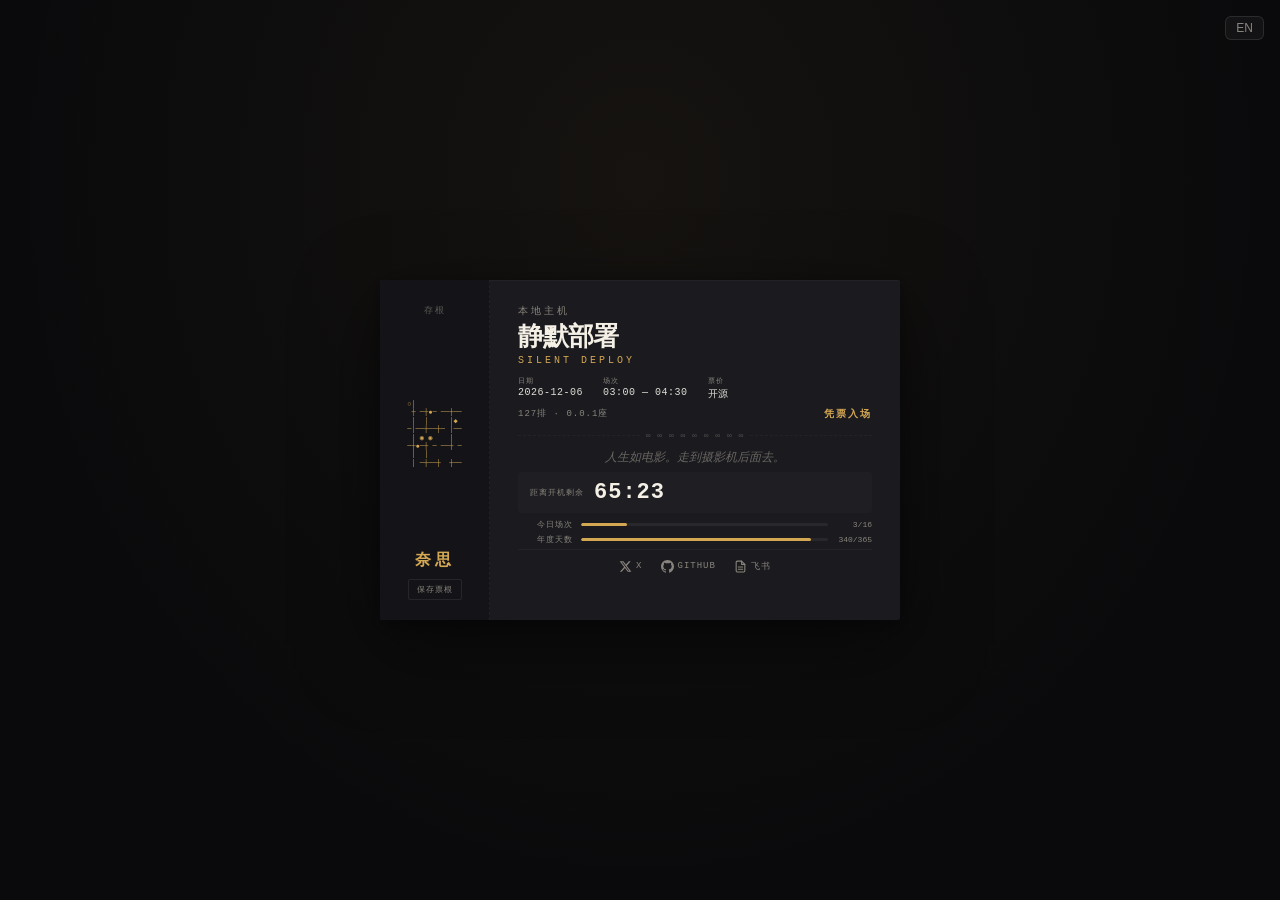
==== src/index.html @ 32d14c05 "feat: 完善网站SEO优化与中英文内容增强 - 添加SEO meta标签：描述、关键词、作者信息 - 实现SVG favicon（闪电图标） - 优化所有编程session的中英文描述 - 更新s" ====
<!DOCTYPE html>
<html lang="zh">
<head>
<meta charset="UTF-8">
<meta name="viewport" content="width=device-width, initial-scale=1.0">
<title>nice — 编程即艺术</title>
<meta name="description" content="一个将编程生活比作电影票的个人主页，每90分钟一场新的人生编程 session，用代码书写时光的诗篇">
<meta name="keywords" content="个人主页,编程,电影票,时间可视化,开发者,创意展示">
<meta name="author" content="奈思">
<link rel="icon" href="data:image/svg+xml,<svg xmlns='http://www.w3.org/2000/svg' viewBox='0 0 100 100'><text y='.9em' font-size='90'>⚡</text></svg>">
<style>
:root {
  --bg: #0a0a0c;
  --ticket-bg: #1a1a1f;
  --ticket-stub: #141418;
  --text: #e0ddd5;
  --text-dim: #8a857c;
  --text-bright: #f5f0e6;
  --accent: #d4a853;
  --accent-dim: #8b6914;
  --red: #c0392b;
  --divider: rgba(212,168,83,0.18);
  --perf: rgba(255,255,255,0.06);
  --progress-bg: rgba(255,255,255,0.06);
  --progress-fill: #d4a853;
  --font-ticket: 'SF Mono','Menlo','Monaco','Courier New',monospace;
  --font-ui: -apple-system,BlinkMacSystemFont,'SF Pro Display','Helvetica Neue',sans-serif;
}
*,*::before,*::after{box-sizing:border-box;margin:0;padding:0}
body {
  min-height:100vh; min-height:100dvh;
  display:flex; align-items:center; justify-content:center;
  background:var(--bg);
  background-image: radial-gradient(ellipse at 50% 20%, rgba(212,168,83,0.06) 0%, transparent 70%);
  font-family:var(--font-ui);
  -webkit-font-smoothing:antialiased;
  overflow-x:hidden;
  padding:12px;
}
.lang-toggle {
  position:fixed; top:16px; right:16px; z-index:10;
  background:rgba(255,255,255,0.04); border:1px solid rgba(255,255,255,0.1);
  color:var(--text-dim); border-radius:6px; padding:4px 10px;
  font-size:12px; cursor:pointer; font-family:var(--font-ui);
  transition:all .2s;
}
.lang-toggle:hover { color:var(--text); border-color:rgba(255,255,255,0.2); }
.ticket-wrapper { perspective:800px; width:100%; max-width:520px; }
.ticket {
  position:relative; background:var(--ticket-bg); border-radius:2px;
  display:flex; min-height:340px;
  box-shadow: 0 24px 80px rgba(0,0,0,0.5), 0 4px 16px rgba(0,0,0,0.3), inset 0 1px 0 rgba(255,255,255,0.03);
  overflow:hidden; transition: transform .35s cubic-bezier(.25,.1,.25,1), box-shadow .35s cubic-bezier(.25,.1,.25,1);
  will-change:transform; contain:layout style;
}
.ticket:hover { transform:translateY(-2px); box-shadow: 0 28px 90px rgba(0,0,0,0.55), 0 6px 20px rgba(0,0,0,0.35), inset 0 1px 0 rgba(255,255,255,0.04); }
.stub {
  width:110px; min-width:110px; background:var(--ticket-stub);
  display:flex; flex-direction:column; align-items:center;
  padding:24px 10px 20px; border-right:1px dashed var(--perf); position:relative; gap:8px;
}
.stub-label {
  font-family:var(--font-ticket); font-size:9px; color:var(--text-dim);
  text-transform:uppercase; letter-spacing:2px; opacity:0.6;
}
.stub-avatar {
  font-family:var(--font-ticket); font-size:7px; line-height:1.2;
  color:var(--accent); white-space:pre; text-align:center;
  user-select:none; flex:1; display:flex; align-items:center;
  justify-content:center; min-height:80px;
}
.stub-initials {
  font-family:var(--font-ticket); font-size:16px; font-weight:700;
  color:var(--accent); letter-spacing:4px; margin-top:auto;
}
.stub-save {
  font-family:var(--font-ticket); font-size:8px; color:var(--text-dim);
  cursor:pointer; padding:4px 8px; border:1px solid rgba(255,255,255,0.08);
  border-radius:2px; transition:all .2s; text-transform:uppercase;
  letter-spacing:1px; background:transparent;
}
.stub-save:hover { color:var(--accent); border-color:var(--accent-dim); }
.body { flex:1; display:flex; flex-direction:column; padding:24px 28px 0; min-width:0; }
.body-header { margin-bottom:10px; }
.cinema {
  font-family:var(--font-ticket); font-size:10px; color:var(--text-dim);
  letter-spacing:3px; text-transform:uppercase; margin-bottom:6px;
}
.film-title {
  font-family:var(--font-ticket); font-size:26px; font-weight:700;
  color:var(--text-bright); letter-spacing:-1px; line-height:1.1;
  text-transform:uppercase;
}
.film-subtitle {
  font-family:var(--font-ticket); font-size:10px; color:var(--accent);
  letter-spacing:3px; text-transform:uppercase; margin-top:2px;
}
.meta { display:flex; gap:20px; margin-bottom:6px; font-family:var(--font-ticket); }
.meta-item { display:flex; flex-direction:column; gap:1px; }
.meta-label { font-size:7px; color:var(--text-dim); text-transform:uppercase; letter-spacing:1px; }
.meta-value { font-size:10px; color:var(--text); letter-spacing:0.5px; }
.ticket-footer-row { display:flex; justify-content:space-between; align-items:center; }
.seat { font-family:var(--font-ticket); font-size:9px; color:var(--text-dim); letter-spacing:1px; }
.admit { font-family:var(--font-ticket); font-size:10px; color:var(--accent); text-transform:uppercase; letter-spacing:2px; font-weight:700; }
.tear-line {
  display:flex; align-items:center; gap:6px; margin:10px 0 8px;
  color:var(--text-dim); font-family:var(--font-ticket); font-size:8px;
  letter-spacing:1px; opacity:.5;
}
.tear-line::before,.tear-line::after { content:''; flex:1; height:0; border-top:1px dashed rgba(255,255,255,0.08); }
.slogan {
  font-family:var(--font-ui); font-size:12px; color:var(--text-dim);
  font-style:italic; text-align:center; line-height:1.5;
  margin-bottom:6px; opacity:.7;
}
.countdown-row {
  display:flex; align-items:center; gap:10px;
  margin-bottom:6px; padding:8px 12px;
  background:rgba(255,255,255,0.02); border-radius:4px;
}
.countdown-label {
  font-family:var(--font-ticket); font-size:8px; color:var(--text-dim);
  text-transform:uppercase; letter-spacing:1px; white-space:nowrap;
}
.countdown-value {
  font-family:var(--font-ticket); font-size:22px; font-weight:700;
  color:var(--text-bright); letter-spacing:1px; transition:color .3s;
}
.countdown-value.urgent { color:var(--red); animation:pulse .6s ease-in-out infinite; }
@keyframes pulse { 0%,100%{opacity:1} 50%{opacity:.4} }
.progress-group { display:flex; flex-direction:column; gap:4px; margin-bottom:4px; }
.progress-row { display:flex; align-items:center; gap:8px; }
.progress-label {
  font-family:var(--font-ticket); font-size:8px; color:var(--text-dim);
  width:55px; text-align:right; text-transform:uppercase; letter-spacing:1px;
  white-space:nowrap;
}
.progress-bar { flex:1; height:3px; background:var(--progress-bg); border-radius:2px; overflow:hidden; }
.progress-fill { height:100%; background:var(--progress-fill); border-radius:2px; transition:width .5s ease; }
.progress-pct {
  font-family:var(--font-ticket); font-size:8px; color:var(--text-dim);
  width:36px; text-align:right;
}
.social-row {
  display:flex; justify-content:center; gap:18px;
  padding:10px 0 14px; border-top:1px solid rgba(255,255,255,0.04);
}
.social-row a {
  display:inline-flex; align-items:center; gap:4px;
  color:var(--text-dim); text-decoration:none;
  font-family:var(--font-ticket); font-size:9px; letter-spacing:1px;
  text-transform:uppercase; transition:color .2s;
}
.social-row a:hover { color:var(--accent); }
.social-row svg { width:13px; height:13px; }
@keyframes tearOut {
  0% { transform:translateX(0); opacity:1; }
  50% { transform:translateX(-20px); opacity:.5; }
  100% { transform:translateX(-120px); opacity:0; }
}
@keyframes tearIn {
  0% { transform:translateX(30px); opacity:0; }
  100% { transform:translateX(0); opacity:1; }
}
.tearing .ticket { animation:tearOut .5s ease-in forwards; }
.ticket.fresh { animation:tearIn .5s ease-out; }
.toast {
  position:fixed; bottom:24px; left:50%; transform:translateX(-50%);
  background:var(--ticket-bg); color:var(--accent);
  padding:8px 20px; border-radius:4px; font-family:var(--font-ticket);
  font-size:11px; letter-spacing:1px; z-index:20;
  border:1px solid rgba(212,168,83,0.2);
  opacity:0; transition:opacity .3s; pointer-events:none;
}
.toast.show { opacity:1; }

@media (max-width:500px) {
  .ticket { flex-direction:column; }
  .stub {
    width:100%; min-width:0; flex-direction:row; padding:12px 16px;
    border-right:none; border-bottom:1px dashed var(--perf); gap:12px;
  }
  .stub-avatar { min-height:0; font-size:6px; }
  .stub-initials { margin-top:0; }
  .stub-label { display:none; }
  .body { padding:16px 18px 0; }
  .film-title { font-size:22px; }
  .meta { gap:12px; }
  .meta-value { font-size:9px; }
  .countdown-value { font-size:18px; }
  .progress-label { width:42px; }
  .social-row { gap:12px; }
}
</style>
</head>
<body>

<button class="lang-toggle" id="langToggle" title="Switch language">EN</button>

<div class="ticket-wrapper">
  <div class="ticket" id="ticket">
    <div class="stub">
      <div class="stub-label" id="stubLabel"></div>
      <div class="stub-avatar" id="avatar"></div>
      <div class="stub-initials">奈思</div>
      <button class="stub-save" id="saveBtn"></button>
    </div>
    <div class="body">
      <div class="body-header">
        <div class="cinema" id="cinema"></div>
        <div class="film-title" id="filmTitle"></div>
        <div class="film-subtitle" id="filmSubtitle"></div>
      </div>
      <div class="meta">
        <div class="meta-item">
          <span class="meta-label" id="labelDate"></span>
          <span class="meta-value" id="metaDate"></span>
        </div>
        <div class="meta-item">
          <span class="meta-label" id="labelShowtime"></span>
          <span class="meta-value" id="metaShowtime"></span>
        </div>
        <div class="meta-item">
          <span class="meta-label" id="labelPrice"></span>
          <span class="meta-value" id="metaPrice"></span>
        </div>
      </div>
      <div class="ticket-footer-row">
        <span class="seat" id="seat"></span>
        <span class="admit" id="admit"></span>
      </div>
      <div class="tear-line">∞ ∞ ∞ ∞ ∞ ∞ ∞ ∞ ∞</div>
      <div class="slogan" id="slogan"></div>
      <div class="countdown-row">
        <span class="countdown-label" id="countdownLabel"></span>
        <span class="countdown-value" id="countdown">89:59</span>
      </div>
      <div class="progress-group">
        <div class="progress-row">
          <span class="progress-label" id="labelToday"></span>
          <div class="progress-bar"><div class="progress-fill" id="todayFill"></div></div>
          <span class="progress-pct" id="todayPct"></span>
        </div>
        <div class="progress-row">
          <span class="progress-label" id="labelYear"></span>
          <div class="progress-bar"><div class="progress-fill" id="yearFill"></div></div>
          <span class="progress-pct" id="yearPct"></span>
        </div>
      </div>
      <div class="social-row">
        <a href="https://x.com/Myrfather" target="_blank" rel="noopener">
          <svg viewBox="0 0 24 24" fill="currentColor"><path d="M18.244 2.25h3.308l-7.227 8.26 8.502 11.24H16.17l-5.214-6.817L4.99 21.75H1.68l7.73-8.835L1.254 2.25H8.08l4.713 6.231zm-1.161 17.52h1.833L7.084 4.126H5.117z"/></svg>
          X
        </a>
        <a href="https://github.com/dadnotfound" target="_blank" rel="noopener">
          <svg viewBox="0 0 24 24" fill="currentColor"><path d="M12 0C5.374 0 0 5.373 0 12c0 5.302 3.438 9.8 8.207 11.387.599.111.793-.261.793-.577v-2.234c-3.338.726-4.033-1.416-4.033-1.416-.546-1.387-1.333-1.756-1.333-1.756-1.089-.745.083-.729.083-.729 1.205.084 1.839 1.237 1.839 1.237 1.07 1.834 2.807 1.304 3.492.997.107-.775.418-1.305.762-1.604-2.665-.305-5.467-1.334-5.467-5.931 0-1.311.469-2.381 1.236-3.221-.124-.303-.535-1.524.117-3.176 0 0 1.008-.322 3.301 1.23A11.509 11.509 0 0112 5.803c1.02.005 2.047.138 3.006.404 2.291-1.552 3.297-1.23 3.297-1.23.653 1.653.242 2.874.118 3.176.77.84 1.235 1.911 1.235 3.221 0 4.609-2.807 5.624-5.479 5.921.43.372.823 1.102.823 2.222v3.293c0 .319.192.694.801.576C20.566 21.797 24 17.3 24 12c0-6.627-5.373-12-12-12z"/></svg>
          GitHub
        </a>
        <a href="https://codecave.feishu.cn/drive/folder/CkvWf3Q8Il75RGdhdBUc70AtncQ?from=from_copylink" target="_blank" rel="noopener">
          <svg viewBox="0 0 24 24" fill="none" stroke="currentColor" stroke-width="2" stroke-linecap="round" stroke-linejoin="round"><path d="M14 2H6a2 2 0 0 0-2 2v16a2 2 0 0 0 2 2h12a2 2 0 0 0 2-2V8z"/><polyline points="14 2 14 8 20 8"/><line x1="16" y1="13" x2="8" y2="13"/><line x1="16" y1="17" x2="8" y2="17"/></svg>
          <span id="socialFeishu"></span>
        </a>
      </div>
    </div>
  </div>
</div>

<div class="toast" id="toast"></div>

<script>
(function(){
'use strict';

/* ═══════════════════════════
   i18n — complete dictionary
   ═══════════════════════════ */
var lang = localStorage.getItem('lang') || 'zh';

var DICT = {
  zh: {
    cinema: '本地主机',
    stub: '存根',
    save: '保存票根',
    date: '日期',
    showtime: '场次',
    price: '票价',
    priceVal: '开源',
    seat: '127排 · 0.0.1座',
    admit: '凭票入场',
    countdown: '距离开机剩余',
    today: '今日场次',
    year: '年度天数',
    slogan: '人生如电影。走到摄影机后面去。',
    saved: '票根已保存 ✓',
    feishu: '飞书',
    sessions: [
      {name:'深夜编译', sub:'MIDNIGHT COMPILE', desc:'夜深人静时，与编译器对话，让代码在寂静中生长'},
      {name:'调试梦境', sub:'DREAM DEBUG', desc:'潜入代码的梦境世界，捕捉那些只在黑暗中显现的bug'},
      {name:'静默部署', sub:'SILENT DEPLOY', desc:'在无人注视的角落，见证系统优雅蜕变'},
      {name:'黎明补丁', sub:'DAWN PATCH', desc:'破晓时分，用补丁缝合昨夜的裂痕'},
      {name:'清晨迭代', sub:'MORNING ITER', desc:'朝阳初升，为新的一天写下更好的代码'},
      {name:'架构早餐', sub:'BREAKFAST ARCH', desc:'用架构师的思维，为想象力构筑坚实骨架'},
      {name:'全栈日场', sub:'FULL STACK', desc:'日正当午，挥洒全栈才能，构建完整世界'},
      {name:'重构午时', sub:'NOON REFACTOR', desc:'午间时分，用重构让代码更优雅'},
      {name:'午间休场', sub:'LUNCH BREAK', desc:'暂停编译器，给思维片刻喘息'},
      {name:'午后构建', sub:'AFTERNOON BUILD', desc:'午后阳光正好，将想法砌成现实'},
      {name:'日落提交', sub:'SUNSET COMMIT', desc:'夕阳西下，为今日代码画上句号'},
      {name:'黄昏审查', sub:'EVENING REVIEW', desc:'黄昏时分，用审视的眼光，为代码把关'},
      {name:'黄金时段', sub:'GOLDEN HOUR', desc:'黄金一小时，创造最耀眼的代码诗篇'},
      {name:'夜间轮值', sub:'NIGHT SHIFT', desc:'守夜人的职责，确保系统在黑暗中安然'},
      {name:'深夜运维', sub:'LATE NIGHT OPS', desc:'深夜时分，运维是最后的守护者'},
      {name:'末次编译', sub:'LAST COMPILE', desc:'当最后一行代码编译完成，准备明天的黎明'}
    ]
  },
  en: {
    cinema: 'LOCALHOST',
    stub: 'STUB',
    save: 'SAVE TICKET',
    date: 'DATE',
    showtime: 'SHOW',
    price: 'PRICE',
    priceVal: 'OPEN SOURCE',
    seat: 'ROW 127 · SEAT 0.0.1',
    admit: 'ADMIT ONE',
    countdown: 'Until roll',
    today: 'REEL',
    year: 'DAYS',
    slogan: 'Life unfolds like a film. Step behind the camera.',
    saved: 'Ticket saved  ✓',
    feishu: 'Feishu',
    sessions: [
      {name:'MIDNIGHT COMPILE', sub:'深夜编译', desc:'When the world sleeps, compilers whisper, creating life from logic'},
      {name:'DREAM DEBUG', sub:'调试梦境', desc:'Entering the dream realm of code, catching bugs only visible in darkness'},
      {name:'SILENT DEPLOY', sub:'静默部署', desc:'In the shadows, watch systems transform with graceful precision'},
      {name:'DAWN PATCH', sub:'黎明补丁', desc:'At dawn, weave patches to mend the night\'s fractures'},
      {name:'MORNING ITER', sub:'清晨迭代', desc:'Morning sun rises, writing better code for a new day'},
      {name:'BREAKFAST ARCH', sub:'架构早餐', desc:'Architectural thinking, building strong bones for imagination'},
      {name:'FULL STACK', sub:'全栈日场', desc:'High noon, wielding full-stack powers to build complete worlds'},
      {name:'NOON REFACTOR', sub:'重构午时', desc:'Midday, refactoring code with elegant simplicity'},
      {name:'LUNCH BREAK', sub:'午间休场', desc:'Pause the compiler, let the mind breathe'},
      {name:'AFTERNOON BUILD', sub:'午后构建', desc:'Afternoon sun glows, turning ideas into reality'},
      {name:'SUNSET COMMIT', sub:'日落提交', desc:'Sunset paints the sky, code for today finds its rest'},
      {name:'EVENING REVIEW', desc:'黄昏审查', desc:'Dawn breaks, scrutinize every line with critical eye'},
      {name:'GOLDEN HOUR', sub:'黄金时段', desc:'Golden hour, create the most brilliant code poetry'},
      {name:'NIGHT SHIFT', sub:'夜间轮值', desc:'Night shift, the guardian ensuring peace in digital darkness'},
      {name:'LATE NIGHT OPS', sub:'深夜运维', desc:'Late night, ops is the final sentinel'},
      {name:'LAST COMPILE', sub:'末次编译', desc:'When the final line compiles, prepare for tomorrow\'s dawn'}
    ]
  }
};

function t(key) { return DICT[lang][key] || key; }

function applyI18n() {
  // Static text
  document.getElementById('cinema').textContent = t('cinema');
  document.getElementById('stubLabel').textContent = t('stub');
  document.getElementById('saveBtn').textContent = t('save');
  document.getElementById('labelDate').textContent = t('date');
  document.getElementById('labelShowtime').textContent = t('showtime');
  document.getElementById('labelPrice').textContent = t('price');
  document.getElementById('metaPrice').textContent = t('priceVal');
  document.getElementById('seat').textContent = t('seat');
  document.getElementById('admit').textContent = t('admit');
  document.getElementById('countdownLabel').textContent = t('countdown');
  document.getElementById('labelToday').textContent = t('today');
  document.getElementById('labelYear').textContent = t('year');
  document.getElementById('slogan').textContent = t('slogan');
  document.getElementById('socialFeishu').textContent = t('feishu');
  document.getElementById('langToggle').textContent = lang === 'zh' ? 'EN' : '中';
  document.documentElement.lang = lang;
  document.title = lang === 'zh' ? 'nice — 电影票' : 'nice — Film Ticket';

  // Session-dependent text
  updateSessionText();
}

document.getElementById('langToggle').addEventListener('click', function() {
  lang = lang === 'zh' ? 'en' : 'zh';
  localStorage.setItem('lang', lang);
  applyI18n();
});

/* ═══════════════════════════
   Session Engine
   ═══════════════════════════ */
var ASCII_TYPES = [
  'moon','wave','circuit','constellation','geo','blueprint','diamond',
  'spiral','face','structure','waves','pcb','starfield','fractal','terminal','symbol'
];

function getSession(now) {
  if (!(now instanceof Date)) now = new Date(now);
  var midnight = new Date(now);
  midnight.setHours(0,0,0,0);
  var minsSinceMidnight = (now - midnight) / 60000;
  var idx = Math.min(Math.floor(minsSinceMidnight / 90), 15);
  var start = new Date(midnight.getTime() + idx * 90 * 60000);
  var end   = new Date(start.getTime() + 90 * 60000);
  return {
    index: idx,
    ascii: ASCII_TYPES[idx],
    start: start,
    end: end,
    remaining: Math.max(0, end - now)
  };
}

function getSessionName(idx) {
  return DICT[lang].sessions[idx];
}

function updateSessionText() {
  var s = getSessionName(currentSession ? currentSession.index : 0);
  document.getElementById('filmTitle').textContent = s.name;
  document.getElementById('filmSubtitle').textContent = s.sub;
}

/* ═══════════════════════════
   ASCII Avatar
   ═══════════════════════════ */
var ASCII = {};
ASCII._seed = Math.floor(Math.random()*2147483647);
ASCII._rng = function() {
  ASCII._seed = (ASCII._seed * 16807 + 0) % 2147483647;
  return (ASCII._seed - 1) / 2147483646;
};
ASCII.pick = function(arr) { return arr[Math.floor(ASCII._rng() * arr.length)]; };
ASCII.face = function() {
  var e=ASCII.pick(['● ●','o o','• •','O O','@ @']);
  var m=ASCII.pick(['____','────','﹏﹏﹏','~~~~']);
  return '  .---.\n | '+e+' |\n |  '+m+'  |\n  \'---\'';
};
ASCII.diamond = function() {
  var c='◆',f='·',n=4,r=[];
  for(var i=0;i<n;i++){ var s=' '.repeat(n-i-1); r.push(i===0?s+c:s+c+f.repeat(i*2-1)+c); }
  for(var i=n-2;i>=0;i--){ var s=' '.repeat(n-i-1); r.push(i===0?s+c:s+c+f.repeat(i*2-1)+c); }
  return r.join('\n');
};
ASCII.wave = function() {
  var r=[],w=13;
  for(var y=0;y<7;y++){ var l=''; for(var x=0;x<w;x++){ var v=Math.sin(x/3+y/1.5)*Math.cos(y/2+x/4); l+=v>0.3?'~':v<-0.3?'≈':Math.abs(v)<.15?'·':' '; } r.push(l); }
  return r.join('\n');
};
ASCII.constellation = function() {
  var stars=['✦','✧','·','•','⋆'],w=14,h=9;
  var g=[]; for(var y=0;y<h;y++){ g[y]=[]; for(var x=0;x<w;x++) g[y][x]=' '; }
  for(var i=0;i<8;i++) g[Math.floor(ASCII._rng()*h)][Math.floor(ASCII._rng()*w)]=ASCII.pick(stars);
  var r=[]; for(var y=0;y<h;y++) r.push(g[y].join('')); return r.join('\n');
};
ASCII.circuit = function() {
  var w=13,h=8,g=[];
  for(var y=0;y<h;y++){ g[y]=[]; for(var x=0;x<w;x++) g[y][x]=' '; }
  for(var y=1;y<h;y+=2) for(var x=0;x<w;x++) if(ASCII._rng()>.3) g[y][x]='─';
  for(var x=1;x<w;x+=3) for(var y=0;y<h;y++){ if(g[y][x]==='─') g[y][x]='┼'; else if(ASCII._rng()>.4) g[y][x]='│'; }
  for(var i=0;i<6;i++) g[Math.floor(ASCII._rng()*h)][Math.floor(ASCII._rng()*w)]=ASCII.pick(['●','○','◉','◆']);
  var r=[]; for(var y=0;y<h;y++) r.push(g[y].join('')); return r.join('\n');
};
ASCII.geo = ASCII.diamond;
ASCII.structure = function() {
  var t=['▀','▄','█','▌','▐'],r=[];
  for(var y=0;y<7;y++){ var l=''; for(var x=0;x<11;x++) l+=ASCII.pick(t); r.push(l); }
  return r.join('\n');
};
ASCII.fractal = function() {
  var r=[],w=15;
  for(var y=0;y<9;y++){ var l=''; for(var x=0;x<w;x++){ var v=(x^y)/3%1; l+=v<.25?'▓':v<.5?'▒':v<.75?'░':' '; } r.push(l); }
  return r.join('\n');
};
ASCII.blueprint = function() {
  var r=[],w=13;
  for(var y=0;y<7;y++){ var l=''; for(var x=0;x<w;x++){ l+=(y%2===0||x%3===0)?'┼':' '; } r.push(l); }
  return r.join('\n');
};
var ASCII_MAP = {
  moon: function(){ return '    ☽\n   ☽  \n  ✦   \n   ·  '; },
  wave: ASCII.wave, circuit: ASCII.circuit, constellation: ASCII.constellation,
  geo: ASCII.geo, blueprint: ASCII.blueprint, diamond: ASCII.diamond,
  spiral: function(){
    var n=5,r=[]; for(var i=0;i<n;i++){ var s=' '.repeat(n-i-1); r.push(s+'@'+'·'.repeat(i*2-1)+(i>0?'@':'')); }
    for(var i=n-2;i>=0;i--){ var s=' '.repeat(n-i-1); r.push(s+'@'+'·'.repeat(i*2-1)+(i>0?'@':'')); }
    return r.join('\n');
  },
  face: ASCII.face, structure: ASCII.structure,
  pcb: function(){ return ASCII.circuit(); }, starfield: ASCII.constellation,
  terminal: function(){ return ' > _\n > ./build\n > deploy\n > ...\n > done  ✓'; },
  fractal: ASCII.fractal,
  symbol: function(){ return '  ◆ ◇ ◆\n ◇ ◆ ◇\n  ◆ ◇ ◆'; },
  waves: function(){
    var r=[],w=13; for(var y=0;y<7;y++){ var l=''; for(var x=0;x<w;x++){ var v=Math.sin(x/2+y)*Math.cos(y+x/3); l+=v>0.4?'◠':v<-0.4?'◡':'~'; } r.push(l); }
    return r.join('\n');
  }
};

/* ═══════════════════════════
   Timer Controller
   ═══════════════════════════ */
var lastSessionIdx = -1;
var currentSession = null;

function updateAll() {
  var now = new Date();
  currentSession = getSession(now);

  // Session text
  var s = getSessionName(currentSession.index);
  document.getElementById('filmTitle').textContent = s.name;
  document.getElementById('filmSubtitle').textContent = s.sub;

  // Date
  var y=now.getFullYear(), m=String(now.getMonth()+1).padStart(2,'0'), d=String(now.getDate()).padStart(2,'0');
  document.getElementById('metaDate').textContent = y+'-'+m+'-'+d;

  // Showtime
  var sh=String(currentSession.start.getHours()).padStart(2,'0');
  var sm=String(currentSession.start.getMinutes()).padStart(2,'0');
  var eh=String(currentSession.end.getHours()).padStart(2,'0');
  var em=String(currentSession.end.getMinutes()).padStart(2,'0');
  document.getElementById('metaShowtime').textContent = sh+':'+sm+' — '+eh+':'+em;

  // Countdown
  var rem=currentSession.remaining, mins=Math.floor(rem/60000), secs=Math.floor((rem%60000)/1000);
  var cdEl=document.getElementById('countdown');
  cdEl.textContent = String(mins).padStart(2,'0')+':'+String(secs).padStart(2,'0');
  cdEl.classList.toggle('urgent', rem<60000);

  // Today: session/16 + progress bar
  var idx = currentSession.index;
  document.getElementById('todayFill').style.width = ((idx+1)/16*100).toFixed(1)+'%';
  document.getElementById('todayPct').textContent = (idx+1)+'/16';

  // Year: day-of-year/365 leap-year-aware
  var yearStart = new Date(y, 0, 1);
  var yearEnd = new Date(y+1, 0, 1);
  var totalDays = Math.round((yearEnd - yearStart) / 86400000); // 365 or 366
  var dayOfYear = Math.floor((now - yearStart) / 86400000) + 1;
  document.getElementById('yearFill').style.width = (dayOfYear/totalDays*100).toFixed(1)+'%';
  document.getElementById('yearPct').textContent = dayOfYear+'/'+totalDays;

  // Session change
  if (lastSessionIdx !== -1 && lastSessionIdx !== idx) triggerTear();
  lastSessionIdx = idx;
}

/* ═══════════════════════════
   Tear Animation
   ═══════════════════════════ */
function triggerTear() {
  var ticket = document.getElementById('ticket');
  ASCII._seed = Math.floor(Math.random()*2147483647);
  ticket.classList.add('tearing');
  setTimeout(function() {
    updateAvatar();
    updateAll();
    ticket.classList.remove('tearing');
    ticket.classList.add('fresh');
    setTimeout(function(){ ticket.classList.remove('fresh'); }, 500);
  }, 450);
}

function updateAvatar() {
  if (!currentSession) return;
  var gen = ASCII_MAP[currentSession.ascii] || ASCII.face;
  document.getElementById('avatar').textContent = gen();
}

/* ═══════════════════════════
   Ticket Export
   ═══════════════════════════ */
document.getElementById('saveBtn').addEventListener('click', function() {
  var ticket = document.getElementById('ticket');
  var toast = document.getElementById('toast');
  var rect = ticket.getBoundingClientRect();
  var scale = 2;
  var canvas = document.createElement('canvas');
  canvas.width = rect.width * scale;
  canvas.height = rect.height * scale;
  var ctx = canvas.getContext('2d');
  ctx.scale(scale, scale);

  var styles = Array.from(document.querySelectorAll('style')).map(function(s){return s.textContent;}).join('\n');
  var html = ticket.outerHTML;
  var svg = '<svg xmlns="http://www.w3.org/2000/svg" width="'+rect.width+'" height="'+rect.height+'">'+
    '<foreignObject width="100%" height="100%">'+
    '<div xmlns="http://www.w3.org/1999/xhtml">'+
    '<style>'+styles+'</style>'+html+
    '</div></foreignObject></svg>';

  var img = new Image();
  var blob = new Blob([svg], {type:'image/svg+xml;charset=utf-8'});
  var url = URL.createObjectURL(blob);

  img.onload = function() {
    ctx.drawImage(img, 0, 0);
    URL.revokeObjectURL(url);
    canvas.toBlob(function(blob) {
      var a = document.createElement('a');
      a.href = URL.createObjectURL(blob);
      var s = getSessionName(currentSession ? currentSession.index : 0);
      a.download = 'ticket-'+s.name.replace(/\s/g,'-')+'.png';
      a.click();
      toast.textContent = t('saved');
      toast.classList.add('show');
      setTimeout(function(){ toast.classList.remove('show'); }, 2000);
    }, 'image/png');
  };
  img.src = url;
});

/* ═══════════════════════════
   Init
   ═══════════════════════════ */
applyI18n();
updateAll();
updateAvatar();
setInterval(updateAll, 1000);

})();
</script>
</body>
</html>
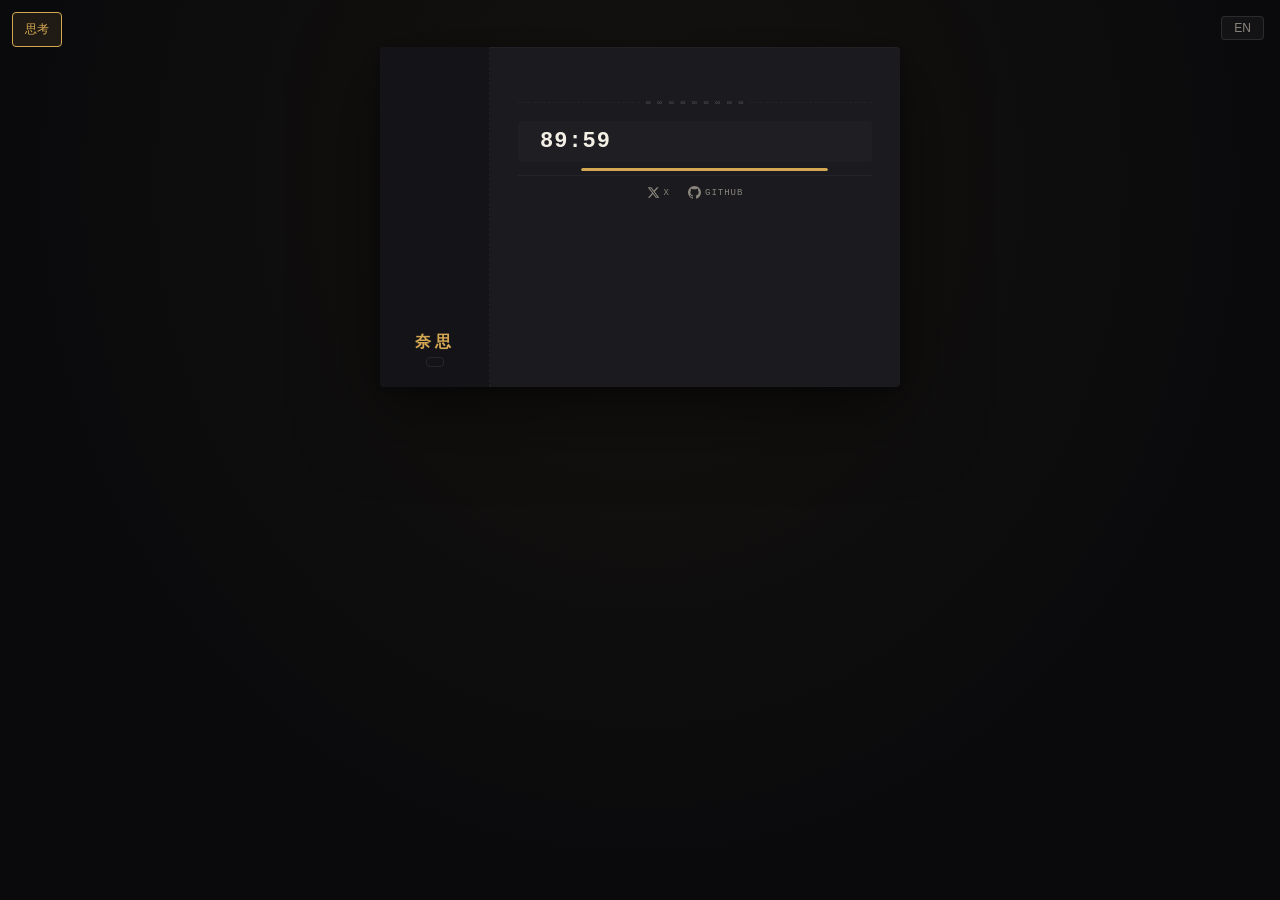
==== commit 6592f85f: "feat: 新增二级思考页面，完善架构设计 - 新增 thoughts.html 思想分享页面，时间轴布局展示 - 实现平滑导航系统，支持滑动/淡入淡出/缩放动画 - 模块化重构：分离样式、逻辑、国际" ====
--- a/src/index.html
+++ b/src/index.html
@@ -1,621 +1,108 @@
 <!DOCTYPE html>
 <html lang="zh">
 <head>
-<meta charset="UTF-8">
-<meta name="viewport" content="width=device-width, initial-scale=1.0">
-<title>nice — 编程即艺术</title>
-<meta name="description" content="一个将编程生活比作电影票的个人主页，每90分钟一场新的人生编程 session，用代码书写时光的诗篇">
-<meta name="keywords" content="个人主页,编程,电影票,时间可视化,开发者,创意展示">
-<meta name="author" content="奈思">
-<link rel="icon" href="data:image/svg+xml,<svg xmlns='http://www.w3.org/2000/svg' viewBox='0 0 100 100'><text y='.9em' font-size='90'>⚡</text></svg>">
-<style>
-:root {
-  --bg: #0a0a0c;
-  --ticket-bg: #1a1a1f;
-  --ticket-stub: #141418;
-  --text: #e0ddd5;
-  --text-dim: #8a857c;
-  --text-bright: #f5f0e6;
-  --accent: #d4a853;
-  --accent-dim: #8b6914;
-  --red: #c0392b;
-  --divider: rgba(212,168,83,0.18);
-  --perf: rgba(255,255,255,0.06);
-  --progress-bg: rgba(255,255,255,0.06);
-  --progress-fill: #d4a853;
-  --font-ticket: 'SF Mono','Menlo','Monaco','Courier New',monospace;
-  --font-ui: -apple-system,BlinkMacSystemFont,'SF Pro Display','Helvetica Neue',sans-serif;
-}
-*,*::before,*::after{box-sizing:border-box;margin:0;padding:0}
-body {
-  min-height:100vh; min-height:100dvh;
-  display:flex; align-items:center; justify-content:center;
-  background:var(--bg);
-  background-image: radial-gradient(ellipse at 50% 20%, rgba(212,168,83,0.06) 0%, transparent 70%);
-  font-family:var(--font-ui);
-  -webkit-font-smoothing:antialiased;
-  overflow-x:hidden;
-  padding:12px;
-}
-.lang-toggle {
-  position:fixed; top:16px; right:16px; z-index:10;
-  background:rgba(255,255,255,0.04); border:1px solid rgba(255,255,255,0.1);
-  color:var(--text-dim); border-radius:6px; padding:4px 10px;
-  font-size:12px; cursor:pointer; font-family:var(--font-ui);
-  transition:all .2s;
-}
-.lang-toggle:hover { color:var(--text); border-color:rgba(255,255,255,0.2); }
-.ticket-wrapper { perspective:800px; width:100%; max-width:520px; }
-.ticket {
-  position:relative; background:var(--ticket-bg); border-radius:2px;
-  display:flex; min-height:340px;
-  box-shadow: 0 24px 80px rgba(0,0,0,0.5), 0 4px 16px rgba(0,0,0,0.3), inset 0 1px 0 rgba(255,255,255,0.03);
-  overflow:hidden; transition: transform .35s cubic-bezier(.25,.1,.25,1), box-shadow .35s cubic-bezier(.25,.1,.25,1);
-  will-change:transform; contain:layout style;
-}
-.ticket:hover { transform:translateY(-2px); box-shadow: 0 28px 90px rgba(0,0,0,0.55), 0 6px 20px rgba(0,0,0,0.35), inset 0 1px 0 rgba(255,255,255,0.04); }
-.stub {
-  width:110px; min-width:110px; background:var(--ticket-stub);
-  display:flex; flex-direction:column; align-items:center;
-  padding:24px 10px 20px; border-right:1px dashed var(--perf); position:relative; gap:8px;
-}
-.stub-label {
-  font-family:var(--font-ticket); font-size:9px; color:var(--text-dim);
-  text-transform:uppercase; letter-spacing:2px; opacity:0.6;
-}
-.stub-avatar {
-  font-family:var(--font-ticket); font-size:7px; line-height:1.2;
-  color:var(--accent); white-space:pre; text-align:center;
-  user-select:none; flex:1; display:flex; align-items:center;
-  justify-content:center; min-height:80px;
-}
-.stub-initials {
-  font-family:var(--font-ticket); font-size:16px; font-weight:700;
-  color:var(--accent); letter-spacing:4px; margin-top:auto;
-}
-.stub-save {
-  font-family:var(--font-ticket); font-size:8px; color:var(--text-dim);
-  cursor:pointer; padding:4px 8px; border:1px solid rgba(255,255,255,0.08);
-  border-radius:2px; transition:all .2s; text-transform:uppercase;
-  letter-spacing:1px; background:transparent;
-}
-.stub-save:hover { color:var(--accent); border-color:var(--accent-dim); }
-.body { flex:1; display:flex; flex-direction:column; padding:24px 28px 0; min-width:0; }
-.body-header { margin-bottom:10px; }
-.cinema {
-  font-family:var(--font-ticket); font-size:10px; color:var(--text-dim);
-  letter-spacing:3px; text-transform:uppercase; margin-bottom:6px;
-}
-.film-title {
-  font-family:var(--font-ticket); font-size:26px; font-weight:700;
-  color:var(--text-bright); letter-spacing:-1px; line-height:1.1;
-  text-transform:uppercase;
-}
-.film-subtitle {
-  font-family:var(--font-ticket); font-size:10px; color:var(--accent);
-  letter-spacing:3px; text-transform:uppercase; margin-top:2px;
-}
-.meta { display:flex; gap:20px; margin-bottom:6px; font-family:var(--font-ticket); }
-.meta-item { display:flex; flex-direction:column; gap:1px; }
-.meta-label { font-size:7px; color:var(--text-dim); text-transform:uppercase; letter-spacing:1px; }
-.meta-value { font-size:10px; color:var(--text); letter-spacing:0.5px; }
-.ticket-footer-row { display:flex; justify-content:space-between; align-items:center; }
-.seat { font-family:var(--font-ticket); font-size:9px; color:var(--text-dim); letter-spacing:1px; }
-.admit { font-family:var(--font-ticket); font-size:10px; color:var(--accent); text-transform:uppercase; letter-spacing:2px; font-weight:700; }
-.tear-line {
-  display:flex; align-items:center; gap:6px; margin:10px 0 8px;
-  color:var(--text-dim); font-family:var(--font-ticket); font-size:8px;
-  letter-spacing:1px; opacity:.5;
-}
-.tear-line::before,.tear-line::after { content:''; flex:1; height:0; border-top:1px dashed rgba(255,255,255,0.08); }
-.slogan {
-  font-family:var(--font-ui); font-size:12px; color:var(--text-dim);
-  font-style:italic; text-align:center; line-height:1.5;
-  margin-bottom:6px; opacity:.7;
-}
-.countdown-row {
-  display:flex; align-items:center; gap:10px;
-  margin-bottom:6px; padding:8px 12px;
-  background:rgba(255,255,255,0.02); border-radius:4px;
-}
-.countdown-label {
-  font-family:var(--font-ticket); font-size:8px; color:var(--text-dim);
-  text-transform:uppercase; letter-spacing:1px; white-space:nowrap;
-}
-.countdown-value {
-  font-family:var(--font-ticket); font-size:22px; font-weight:700;
-  color:var(--text-bright); letter-spacing:1px; transition:color .3s;
-}
-.countdown-value.urgent { color:var(--red); animation:pulse .6s ease-in-out infinite; }
-@keyframes pulse { 0%,100%{opacity:1} 50%{opacity:.4} }
-.progress-group { display:flex; flex-direction:column; gap:4px; margin-bottom:4px; }
-.progress-row { display:flex; align-items:center; gap:8px; }
-.progress-label {
-  font-family:var(--font-ticket); font-size:8px; color:var(--text-dim);
-  width:55px; text-align:right; text-transform:uppercase; letter-spacing:1px;
-  white-space:nowrap;
-}
-.progress-bar { flex:1; height:3px; background:var(--progress-bg); border-radius:2px; overflow:hidden; }
-.progress-fill { height:100%; background:var(--progress-fill); border-radius:2px; transition:width .5s ease; }
-.progress-pct {
-  font-family:var(--font-ticket); font-size:8px; color:var(--text-dim);
-  width:36px; text-align:right;
-}
-.social-row {
-  display:flex; justify-content:center; gap:18px;
-  padding:10px 0 14px; border-top:1px solid rgba(255,255,255,0.04);
-}
-.social-row a {
-  display:inline-flex; align-items:center; gap:4px;
-  color:var(--text-dim); text-decoration:none;
-  font-family:var(--font-ticket); font-size:9px; letter-spacing:1px;
-  text-transform:uppercase; transition:color .2s;
-}
-.social-row a:hover { color:var(--accent); }
-.social-row svg { width:13px; height:13px; }
-@keyframes tearOut {
-  0% { transform:translateX(0); opacity:1; }
-  50% { transform:translateX(-20px); opacity:.5; }
-  100% { transform:translateX(-120px); opacity:0; }
-}
-@keyframes tearIn {
-  0% { transform:translateX(30px); opacity:0; }
-  100% { transform:translateX(0); opacity:1; }
-}
-.tearing .ticket { animation:tearOut .5s ease-in forwards; }
-.ticket.fresh { animation:tearIn .5s ease-out; }
-.toast {
-  position:fixed; bottom:24px; left:50%; transform:translateX(-50%);
-  background:var(--ticket-bg); color:var(--accent);
-  padding:8px 20px; border-radius:4px; font-family:var(--font-ticket);
-  font-size:11px; letter-spacing:1px; z-index:20;
-  border:1px solid rgba(212,168,83,0.2);
-  opacity:0; transition:opacity .3s; pointer-events:none;
-}
-.toast.show { opacity:1; }
+  <meta charset="UTF-8">
+  <meta name="viewport" content="width=device-width, initial-scale=1.0">
+  <title>nice — 编程即艺术</title>
+  <meta name="description" content="一个将编程生活比作电影票的个人主页">
+  <meta name="keywords" content="个人主页,编程,电影票,时间可视化">
+  <meta name="author" content="奈思">
+  <link rel="icon" href="data:image/svg+xml,<svg xmlns='http://www.w3.org/2000/svg' viewBox='0 0 100 100'><text y='.9em' font-size='90'>⚡</text></svg>">
 
-@media (max-width:500px) {
-  .ticket { flex-direction:column; }
-  .stub {
-    width:100%; min-width:0; flex-direction:row; padding:12px 16px;
-    border-right:none; border-bottom:1px dashed var(--perf); gap:12px;
-  }
-  .stub-avatar { min-height:0; font-size:6px; }
-  .stub-initials { margin-top:0; }
-  .stub-label { display:none; }
-  .body { padding:16px 18px 0; }
-  .film-title { font-size:22px; }
-  .meta { gap:12px; }
-  .meta-value { font-size:9px; }
-  .countdown-value { font-size:18px; }
-  .progress-label { width:42px; }
-  .social-row { gap:12px; }
-}
-</style>
+  <!-- 模块化CSS -->
+  <link rel="stylesheet" href="css/base.css">
+  <link rel="stylesheet" href="css/ticket.css">
 </head>
 <body>
 
-<button class="lang-toggle" id="langToggle" title="Switch language">EN</button>
+  <!-- 导航按钮组 -->
+  <button class="lang-toggle" id="langToggle" title="Switch language">EN</button>
+  <button class="btn btn-primary" id="thoughtsBtn" title="查看思考">
+    思考
+  </button>
 
-<div class="ticket-wrapper">
-  <div class="ticket" id="ticket">
-    <div class="stub">
-      <div class="stub-label" id="stubLabel"></div>
-      <div class="stub-avatar" id="avatar"></div>
-      <div class="stub-initials">奈思</div>
-      <button class="stub-save" id="saveBtn"></button>
-    </div>
-    <div class="body">
-      <div class="body-header">
-        <div class="cinema" id="cinema"></div>
-        <div class="film-title" id="filmTitle"></div>
-        <div class="film-subtitle" id="filmSubtitle"></div>
+  <!-- 票据容器 -->
+  <div class="container">
+    <div class="ticket" id="ticket">
+      <div class="stub">
+        <div class="stub-label" id="stubLabel"></div>
+        <div class="stub-avatar" id="avatar"></div>
+        <div class="stub-initials">奈思</div>
+        <button class="stub-save" id="saveBtn"></button>
       </div>
-      <div class="meta">
-        <div class="meta-item">
-          <span class="meta-label" id="labelDate"></span>
-          <span class="meta-value" id="metaDate"></span>
+      <div class="body">
+        <div class="body-header">
+          <div class="cinema" id="cinema"></div>
+          <div class="film-title" id="filmTitle"></div>
+          <div class="film-subtitle" id="filmSubtitle"></div>
         </div>
-        <div class="meta-item">
-          <span class="meta-label" id="labelShowtime"></span>
-          <span class="meta-value" id="metaShowtime"></span>
+        <div class="meta">
+          <div class="meta-item">
+            <span class="meta-label" id="labelDate"></span>
+            <span class="meta-value" id="metaDate"></span>
+          </div>
+          <div class="meta-item">
+            <span class="meta-label" id="labelShowtime"></span>
+            <span class="meta-value" id="metaShowtime"></span>
+          </div>
+          <div class="meta-item">
+            <span class="meta-label" id="labelPrice"></span>
+            <span class="meta-value" id="metaPrice"></span>
+          </div>
         </div>
-        <div class="meta-item">
-          <span class="meta-label" id="labelPrice"></span>
-          <span class="meta-value" id="metaPrice"></span>
+        <div class="ticket-footer-row">
+          <span class="seat" id="seat"></span>
+          <span class="admit" id="admit"></span>
         </div>
-      </div>
-      <div class="ticket-footer-row">
-        <span class="seat" id="seat"></span>
-        <span class="admit" id="admit"></span>
-      </div>
-      <div class="tear-line">∞ ∞ ∞ ∞ ∞ ∞ ∞ ∞ ∞</div>
-      <div class="slogan" id="slogan"></div>
-      <div class="countdown-row">
-        <span class="countdown-label" id="countdownLabel"></span>
-        <span class="countdown-value" id="countdown">89:59</span>
-      </div>
-      <div class="progress-group">
-        <div class="progress-row">
-          <span class="progress-label" id="labelToday"></span>
-          <div class="progress-bar"><div class="progress-fill" id="todayFill"></div></div>
-          <span class="progress-pct" id="todayPct"></span>
+        <div class="tear-line">∞ ∞ ∞ ∞ ∞ ∞ ∞ ∞ ∞</div>
+        <div class="slogan" id="slogan"></div>
+        <div class="countdown-row">
+          <span class="countdown-label" id="countdownLabel"></span>
+          <span class="countdown-value" id="countdown">89:59</span>
         </div>
-        <div class="progress-row">
-          <span class="progress-label" id="labelYear"></span>
-          <div class="progress-bar"><div class="progress-fill" id="yearFill"></div></div>
-          <span class="progress-pct" id="yearPct"></span>
+        <div class="progress-group">
+          <div class="progress-row">
+            <span class="progress-label" id="labelToday"></span>
+            <div class="progress-bar">
+              <div class="progress-fill" id="todayFill"></div>
+            </div>
+            <span class="progress-pct" id="todayPct"></span>
+          </div>
         </div>
-      </div>
-      <div class="social-row">
-        <a href="https://x.com/Myrfather" target="_blank" rel="noopener">
-          <svg viewBox="0 0 24 24" fill="currentColor"><path d="M18.244 2.25h3.308l-7.227 8.26 8.502 11.24H16.17l-5.214-6.817L4.99 21.75H1.68l7.73-8.835L1.254 2.25H8.08l4.713 6.231zm-1.161 17.52h1.833L7.084 4.126H5.117z"/></svg>
-          X
-        </a>
-        <a href="https://github.com/dadnotfound" target="_blank" rel="noopener">
-          <svg viewBox="0 0 24 24" fill="currentColor"><path d="M12 0C5.374 0 0 5.373 0 12c0 5.302 3.438 9.8 8.207 11.387.599.111.793-.261.793-.577v-2.234c-3.338.726-4.033-1.416-4.033-1.416-.546-1.387-1.333-1.756-1.333-1.756-1.089-.745.083-.729.083-.729 1.205.084 1.839 1.237 1.839 1.237 1.07 1.834 2.807 1.304 3.492.997.107-.775.418-1.305.762-1.604-2.665-.305-5.467-1.334-5.467-5.931 0-1.311.469-2.381 1.236-3.221-.124-.303-.535-1.524.117-3.176 0 0 1.008-.322 3.301 1.23A11.509 11.509 0 0112 5.803c1.02.005 2.047.138 3.006.404 2.291-1.552 3.297-1.23 3.297-1.23.653 1.653.242 2.874.118 3.176.77.84 1.235 1.911 1.235 3.221 0 4.609-2.807 5.624-5.479 5.921.43.372.823 1.102.823 2.222v3.293c0 .319.192.694.801.576C20.566 21.797 24 17.3 24 12c0-6.627-5.373-12-12-12z"/></svg>
-          GitHub
-        </a>
-        <a href="https://codecave.feishu.cn/drive/folder/CkvWf3Q8Il75RGdhdBUc70AtncQ?from=from_copylink" target="_blank" rel="noopener">
-          <svg viewBox="0 0 24 24" fill="none" stroke="currentColor" stroke-width="2" stroke-linecap="round" stroke-linejoin="round"><path d="M14 2H6a2 2 0 0 0-2 2v16a2 2 0 0 0 2 2h12a2 2 0 0 0 2-2V8z"/><polyline points="14 2 14 8 20 8"/><line x1="16" y1="13" x2="8" y2="13"/><line x1="16" y1="17" x2="8" y2="17"/></svg>
-          <span id="socialFeishu"></span>
-        </a>
+        <div class="social-row">
+          <a href="https://x.com/Myrfather" target="_blank" rel="noopener">
+            <svg viewBox="0 0 24 24" fill="currentColor"><path d="M18.244 2.25h3.308l-7.227 8.26 8.502 11.24H16.17l-5.214-6.817L4.99 21.75H1.68l7.73-8.835L1.254 2.25H8.08l4.713 6.231zm-1.161 17.52h1.833L7.084 4.126H5.117z"/></svg>
+            X
+          </a>
+          <a href="https://github.com/dadnotfound" target="_blank" rel="noopener">
+            <svg viewBox="0 0 24 24" fill="currentColor"><path d="M12 0C5.374 0 0 5.373 0 12c0 5.302 3.438 9.8 8.207 11.387.599.111.793-.261.793-.577v-2.234c-3.338.726-4.033-1.416-4.033-1.416-.546-1.387-1.333-1.756-1.333-1.756-1.089-.745.083-.729.083-.729 1.205.084 1.839 1.237 1.839 1.237 1.07 1.834 2.807 1.304 3.492.997.107-.775.418-1.305.762-1.604-2.665-.305-5.467-1.334-5.467-5.931 0-1.311.469-2.381 1.236-3.221-.124-.303-.535-1.524.117-3.176 0 0 1.008-.322 3.301 1.23A11.509 11.509 0 0112 5.803c1.02.005 2.047.138 3.006.404 2.291-1.552 3.297-1.23 3.297-1.23.653 1.653.242 2.874.118 3.176.77.84 1.235 1.911 1.235 3.221 0 4.609-2.807 5.624-5.479 5.921.43.372.823 1.102.823 2.222v3.293c0 .319.192.694.801.576C20.566 21.797 24 17.3 24 12c0-6.627-5.373-12-12-12z"/></svg>
+            GitHub
+          </a>
+        </div>
       </div>
     </div>
   </div>
-</div>
 
-<div class="toast" id="toast"></div>
+  <!-- 提示消息 -->
+  <div class="toast" id="toast"></div>
 
-<script>
-(function(){
-'use strict';
+  <!-- 模块化JavaScript -->
+  <script src="js/utils.js"></script>
+  <script src="js/i18n.js"></script>
+  <script src="js/ticket.js"></script>
+  <script src="js/navigator.js"></script>
 
-/* ═══════════════════════════
-   i18n — complete dictionary
-   ═══════════════════════════ */
-var lang = localStorage.getItem('lang') || 'zh';
+  <!-- 应用初始化 -->
+  <script>
+    // 页面初始化
+    document.addEventListener('DOMContentLoaded', function() {
+      // 初始化票据功能
+      ticket.init();
 
-var DICT = {
-  zh: {
-    cinema: '本地主机',
-    stub: '存根',
-    save: '保存票根',
-    date: '日期',
-    showtime: '场次',
-    price: '票价',
-    priceVal: '开源',
-    seat: '127排 · 0.0.1座',
-    admit: '凭票入场',
-    countdown: '距离开机剩余',
-    today: '今日场次',
-    year: '年度天数',
-    slogan: '人生如电影。走到摄影机后面去。',
-    saved: '票根已保存 ✓',
-    feishu: '飞书',
-    sessions: [
-      {name:'深夜编译', sub:'MIDNIGHT COMPILE', desc:'夜深人静时，与编译器对话，让代码在寂静中生长'},
-      {name:'调试梦境', sub:'DREAM DEBUG', desc:'潜入代码的梦境世界，捕捉那些只在黑暗中显现的bug'},
-      {name:'静默部署', sub:'SILENT DEPLOY', desc:'在无人注视的角落，见证系统优雅蜕变'},
-      {name:'黎明补丁', sub:'DAWN PATCH', desc:'破晓时分，用补丁缝合昨夜的裂痕'},
-      {name:'清晨迭代', sub:'MORNING ITER', desc:'朝阳初升，为新的一天写下更好的代码'},
-      {name:'架构早餐', sub:'BREAKFAST ARCH', desc:'用架构师的思维，为想象力构筑坚实骨架'},
-      {name:'全栈日场', sub:'FULL STACK', desc:'日正当午，挥洒全栈才能，构建完整世界'},
-      {name:'重构午时', sub:'NOON REFACTOR', desc:'午间时分，用重构让代码更优雅'},
-      {name:'午间休场', sub:'LUNCH BREAK', desc:'暂停编译器，给思维片刻喘息'},
-      {name:'午后构建', sub:'AFTERNOON BUILD', desc:'午后阳光正好，将想法砌成现实'},
-      {name:'日落提交', sub:'SUNSET COMMIT', desc:'夕阳西下，为今日代码画上句号'},
-      {name:'黄昏审查', sub:'EVENING REVIEW', desc:'黄昏时分，用审视的眼光，为代码把关'},
-      {name:'黄金时段', sub:'GOLDEN HOUR', desc:'黄金一小时，创造最耀眼的代码诗篇'},
-      {name:'夜间轮值', sub:'NIGHT SHIFT', desc:'守夜人的职责，确保系统在黑暗中安然'},
-      {name:'深夜运维', sub:'LATE NIGHT OPS', desc:'深夜时分，运维是最后的守护者'},
-      {name:'末次编译', sub:'LAST COMPILE', desc:'当最后一行代码编译完成，准备明天的黎明'}
-    ]
-  },
-  en: {
-    cinema: 'LOCALHOST',
-    stub: 'STUB',
-    save: 'SAVE TICKET',
-    date: 'DATE',
-    showtime: 'SHOW',
-    price: 'PRICE',
-    priceVal: 'OPEN SOURCE',
-    seat: 'ROW 127 · SEAT 0.0.1',
-    admit: 'ADMIT ONE',
-    countdown: 'Until roll',
-    today: 'REEL',
-    year: 'DAYS',
-    slogan: 'Life unfolds like a film. Step behind the camera.',
-    saved: 'Ticket saved  ✓',
-    feishu: 'Feishu',
-    sessions: [
-      {name:'MIDNIGHT COMPILE', sub:'深夜编译', desc:'When the world sleeps, compilers whisper, creating life from logic'},
-      {name:'DREAM DEBUG', sub:'调试梦境', desc:'Entering the dream realm of code, catching bugs only visible in darkness'},
-      {name:'SILENT DEPLOY', sub:'静默部署', desc:'In the shadows, watch systems transform with graceful precision'},
-      {name:'DAWN PATCH', sub:'黎明补丁', desc:'At dawn, weave patches to mend the night\'s fractures'},
-      {name:'MORNING ITER', sub:'清晨迭代', desc:'Morning sun rises, writing better code for a new day'},
-      {name:'BREAKFAST ARCH', sub:'架构早餐', desc:'Architectural thinking, building strong bones for imagination'},
-      {name:'FULL STACK', sub:'全栈日场', desc:'High noon, wielding full-stack powers to build complete worlds'},
-      {name:'NOON REFACTOR', sub:'重构午时', desc:'Midday, refactoring code with elegant simplicity'},
-      {name:'LUNCH BREAK', sub:'午间休场', desc:'Pause the compiler, let the mind breathe'},
-      {name:'AFTERNOON BUILD', sub:'午后构建', desc:'Afternoon sun glows, turning ideas into reality'},
-      {name:'SUNSET COMMIT', sub:'日落提交', desc:'Sunset paints the sky, code for today finds its rest'},
-      {name:'EVENING REVIEW', desc:'黄昏审查', desc:'Dawn breaks, scrutinize every line with critical eye'},
-      {name:'GOLDEN HOUR', sub:'黄金时段', desc:'Golden hour, create the most brilliant code poetry'},
-      {name:'NIGHT SHIFT', sub:'夜间轮值', desc:'Night shift, the guardian ensuring peace in digital darkness'},
-      {name:'LATE NIGHT OPS', sub:'深夜运维', desc:'Late night, ops is the final sentinel'},
-      {name:'LAST COMPILE', sub:'末次编译', desc:'When the final line compiles, prepare for tomorrow\'s dawn'}
-    ]
-  }
-};
+      // 初始化导航系统（自动处理按钮事件）
+      const navigator = window.navigatorInstance;
+    });
+  </script>
 
-function t(key) { return DICT[lang][key] || key; }
-
-function applyI18n() {
-  // Static text
-  document.getElementById('cinema').textContent = t('cinema');
-  document.getElementById('stubLabel').textContent = t('stub');
-  document.getElementById('saveBtn').textContent = t('save');
-  document.getElementById('labelDate').textContent = t('date');
-  document.getElementById('labelShowtime').textContent = t('showtime');
-  document.getElementById('labelPrice').textContent = t('price');
-  document.getElementById('metaPrice').textContent = t('priceVal');
-  document.getElementById('seat').textContent = t('seat');
-  document.getElementById('admit').textContent = t('admit');
-  document.getElementById('countdownLabel').textContent = t('countdown');
-  document.getElementById('labelToday').textContent = t('today');
-  document.getElementById('labelYear').textContent = t('year');
-  document.getElementById('slogan').textContent = t('slogan');
-  document.getElementById('socialFeishu').textContent = t('feishu');
-  document.getElementById('langToggle').textContent = lang === 'zh' ? 'EN' : '中';
-  document.documentElement.lang = lang;
-  document.title = lang === 'zh' ? 'nice — 电影票' : 'nice — Film Ticket';
-
-  // Session-dependent text
-  updateSessionText();
-}
-
-document.getElementById('langToggle').addEventListener('click', function() {
-  lang = lang === 'zh' ? 'en' : 'zh';
-  localStorage.setItem('lang', lang);
-  applyI18n();
-});
-
-/* ═══════════════════════════
-   Session Engine
-   ═══════════════════════════ */
-var ASCII_TYPES = [
-  'moon','wave','circuit','constellation','geo','blueprint','diamond',
-  'spiral','face','structure','waves','pcb','starfield','fractal','terminal','symbol'
-];
-
-function getSession(now) {
-  if (!(now instanceof Date)) now = new Date(now);
-  var midnight = new Date(now);
-  midnight.setHours(0,0,0,0);
-  var minsSinceMidnight = (now - midnight) / 60000;
-  var idx = Math.min(Math.floor(minsSinceMidnight / 90), 15);
-  var start = new Date(midnight.getTime() + idx * 90 * 60000);
-  var end   = new Date(start.getTime() + 90 * 60000);
-  return {
-    index: idx,
-    ascii: ASCII_TYPES[idx],
-    start: start,
-    end: end,
-    remaining: Math.max(0, end - now)
-  };
-}
-
-function getSessionName(idx) {
-  return DICT[lang].sessions[idx];
-}
-
-function updateSessionText() {
-  var s = getSessionName(currentSession ? currentSession.index : 0);
-  document.getElementById('filmTitle').textContent = s.name;
-  document.getElementById('filmSubtitle').textContent = s.sub;
-}
-
-/* ═══════════════════════════
-   ASCII Avatar
-   ═══════════════════════════ */
-var ASCII = {};
-ASCII._seed = Math.floor(Math.random()*2147483647);
-ASCII._rng = function() {
-  ASCII._seed = (ASCII._seed * 16807 + 0) % 2147483647;
-  return (ASCII._seed - 1) / 2147483646;
-};
-ASCII.pick = function(arr) { return arr[Math.floor(ASCII._rng() * arr.length)]; };
-ASCII.face = function() {
-  var e=ASCII.pick(['● ●','o o','• •','O O','@ @']);
-  var m=ASCII.pick(['____','────','﹏﹏﹏','~~~~']);
-  return '  .---.\n | '+e+' |\n |  '+m+'  |\n  \'---\'';
-};
-ASCII.diamond = function() {
-  var c='◆',f='·',n=4,r=[];
-  for(var i=0;i<n;i++){ var s=' '.repeat(n-i-1); r.push(i===0?s+c:s+c+f.repeat(i*2-1)+c); }
-  for(var i=n-2;i>=0;i--){ var s=' '.repeat(n-i-1); r.push(i===0?s+c:s+c+f.repeat(i*2-1)+c); }
-  return r.join('\n');
-};
-ASCII.wave = function() {
-  var r=[],w=13;
-  for(var y=0;y<7;y++){ var l=''; for(var x=0;x<w;x++){ var v=Math.sin(x/3+y/1.5)*Math.cos(y/2+x/4); l+=v>0.3?'~':v<-0.3?'≈':Math.abs(v)<.15?'·':' '; } r.push(l); }
-  return r.join('\n');
-};
-ASCII.constellation = function() {
-  var stars=['✦','✧','·','•','⋆'],w=14,h=9;
-  var g=[]; for(var y=0;y<h;y++){ g[y]=[]; for(var x=0;x<w;x++) g[y][x]=' '; }
-  for(var i=0;i<8;i++) g[Math.floor(ASCII._rng()*h)][Math.floor(ASCII._rng()*w)]=ASCII.pick(stars);
-  var r=[]; for(var y=0;y<h;y++) r.push(g[y].join('')); return r.join('\n');
-};
-ASCII.circuit = function() {
-  var w=13,h=8,g=[];
-  for(var y=0;y<h;y++){ g[y]=[]; for(var x=0;x<w;x++) g[y][x]=' '; }
-  for(var y=1;y<h;y+=2) for(var x=0;x<w;x++) if(ASCII._rng()>.3) g[y][x]='─';
-  for(var x=1;x<w;x+=3) for(var y=0;y<h;y++){ if(g[y][x]==='─') g[y][x]='┼'; else if(ASCII._rng()>.4) g[y][x]='│'; }
-  for(var i=0;i<6;i++) g[Math.floor(ASCII._rng()*h)][Math.floor(ASCII._rng()*w)]=ASCII.pick(['●','○','◉','◆']);
-  var r=[]; for(var y=0;y<h;y++) r.push(g[y].join('')); return r.join('\n');
-};
-ASCII.geo = ASCII.diamond;
-ASCII.structure = function() {
-  var t=['▀','▄','█','▌','▐'],r=[];
-  for(var y=0;y<7;y++){ var l=''; for(var x=0;x<11;x++) l+=ASCII.pick(t); r.push(l); }
-  return r.join('\n');
-};
-ASCII.fractal = function() {
-  var r=[],w=15;
-  for(var y=0;y<9;y++){ var l=''; for(var x=0;x<w;x++){ var v=(x^y)/3%1; l+=v<.25?'▓':v<.5?'▒':v<.75?'░':' '; } r.push(l); }
-  return r.join('\n');
-};
-ASCII.blueprint = function() {
-  var r=[],w=13;
-  for(var y=0;y<7;y++){ var l=''; for(var x=0;x<w;x++){ l+=(y%2===0||x%3===0)?'┼':' '; } r.push(l); }
-  return r.join('\n');
-};
-var ASCII_MAP = {
-  moon: function(){ return '    ☽\n   ☽  \n  ✦   \n   ·  '; },
-  wave: ASCII.wave, circuit: ASCII.circuit, constellation: ASCII.constellation,
-  geo: ASCII.geo, blueprint: ASCII.blueprint, diamond: ASCII.diamond,
-  spiral: function(){
-    var n=5,r=[]; for(var i=0;i<n;i++){ var s=' '.repeat(n-i-1); r.push(s+'@'+'·'.repeat(i*2-1)+(i>0?'@':'')); }
-    for(var i=n-2;i>=0;i--){ var s=' '.repeat(n-i-1); r.push(s+'@'+'·'.repeat(i*2-1)+(i>0?'@':'')); }
-    return r.join('\n');
-  },
-  face: ASCII.face, structure: ASCII.structure,
-  pcb: function(){ return ASCII.circuit(); }, starfield: ASCII.constellation,
-  terminal: function(){ return ' > _\n > ./build\n > deploy\n > ...\n > done  ✓'; },
-  fractal: ASCII.fractal,
-  symbol: function(){ return '  ◆ ◇ ◆\n ◇ ◆ ◇\n  ◆ ◇ ◆'; },
-  waves: function(){
-    var r=[],w=13; for(var y=0;y<7;y++){ var l=''; for(var x=0;x<w;x++){ var v=Math.sin(x/2+y)*Math.cos(y+x/3); l+=v>0.4?'◠':v<-0.4?'◡':'~'; } r.push(l); }
-    return r.join('\n');
-  }
-};
-
-/* ═══════════════════════════
-   Timer Controller
-   ═══════════════════════════ */
-var lastSessionIdx = -1;
-var currentSession = null;
-
-function updateAll() {
-  var now = new Date();
-  currentSession = getSession(now);
-
-  // Session text
-  var s = getSessionName(currentSession.index);
-  document.getElementById('filmTitle').textContent = s.name;
-  document.getElementById('filmSubtitle').textContent = s.sub;
-
-  // Date
-  var y=now.getFullYear(), m=String(now.getMonth()+1).padStart(2,'0'), d=String(now.getDate()).padStart(2,'0');
-  document.getElementById('metaDate').textContent = y+'-'+m+'-'+d;
-
-  // Showtime
-  var sh=String(currentSession.start.getHours()).padStart(2,'0');
-  var sm=String(currentSession.start.getMinutes()).padStart(2,'0');
-  var eh=String(currentSession.end.getHours()).padStart(2,'0');
-  var em=String(currentSession.end.getMinutes()).padStart(2,'0');
-  document.getElementById('metaShowtime').textContent = sh+':'+sm+' — '+eh+':'+em;
-
-  // Countdown
-  var rem=currentSession.remaining, mins=Math.floor(rem/60000), secs=Math.floor((rem%60000)/1000);
-  var cdEl=document.getElementById('countdown');
-  cdEl.textContent = String(mins).padStart(2,'0')+':'+String(secs).padStart(2,'0');
-  cdEl.classList.toggle('urgent', rem<60000);
-
-  // Today: session/16 + progress bar
-  var idx = currentSession.index;
-  document.getElementById('todayFill').style.width = ((idx+1)/16*100).toFixed(1)+'%';
-  document.getElementById('todayPct').textContent = (idx+1)+'/16';
-
-  // Year: day-of-year/365 leap-year-aware
-  var yearStart = new Date(y, 0, 1);
-  var yearEnd = new Date(y+1, 0, 1);
-  var totalDays = Math.round((yearEnd - yearStart) / 86400000); // 365 or 366
-  var dayOfYear = Math.floor((now - yearStart) / 86400000) + 1;
-  document.getElementById('yearFill').style.width = (dayOfYear/totalDays*100).toFixed(1)+'%';
-  document.getElementById('yearPct').textContent = dayOfYear+'/'+totalDays;
-
-  // Session change
-  if (lastSessionIdx !== -1 && lastSessionIdx !== idx) triggerTear();
-  lastSessionIdx = idx;
-}
-
-/* ═══════════════════════════
-   Tear Animation
-   ═══════════════════════════ */
-function triggerTear() {
-  var ticket = document.getElementById('ticket');
-  ASCII._seed = Math.floor(Math.random()*2147483647);
-  ticket.classList.add('tearing');
-  setTimeout(function() {
-    updateAvatar();
-    updateAll();
-    ticket.classList.remove('tearing');
-    ticket.classList.add('fresh');
-    setTimeout(function(){ ticket.classList.remove('fresh'); }, 500);
-  }, 450);
-}
-
-function updateAvatar() {
-  if (!currentSession) return;
-  var gen = ASCII_MAP[currentSession.ascii] || ASCII.face;
-  document.getElementById('avatar').textContent = gen();
-}
-
-/* ═══════════════════════════
-   Ticket Export
-   ═══════════════════════════ */
-document.getElementById('saveBtn').addEventListener('click', function() {
-  var ticket = document.getElementById('ticket');
-  var toast = document.getElementById('toast');
-  var rect = ticket.getBoundingClientRect();
-  var scale = 2;
-  var canvas = document.createElement('canvas');
-  canvas.width = rect.width * scale;
-  canvas.height = rect.height * scale;
-  var ctx = canvas.getContext('2d');
-  ctx.scale(scale, scale);
-
-  var styles = Array.from(document.querySelectorAll('style')).map(function(s){return s.textContent;}).join('\n');
-  var html = ticket.outerHTML;
-  var svg = '<svg xmlns="http://www.w3.org/2000/svg" width="'+rect.width+'" height="'+rect.height+'">'+
-    '<foreignObject width="100%" height="100%">'+
-    '<div xmlns="http://www.w3.org/1999/xhtml">'+
-    '<style>'+styles+'</style>'+html+
-    '</div></foreignObject></svg>';
-
-  var img = new Image();
-  var blob = new Blob([svg], {type:'image/svg+xml;charset=utf-8'});
-  var url = URL.createObjectURL(blob);
-
-  img.onload = function() {
-    ctx.drawImage(img, 0, 0);
-    URL.revokeObjectURL(url);
-    canvas.toBlob(function(blob) {
-      var a = document.createElement('a');
-      a.href = URL.createObjectURL(blob);
-      var s = getSessionName(currentSession ? currentSession.index : 0);
-      a.download = 'ticket-'+s.name.replace(/\s/g,'-')+'.png';
-      a.click();
-      toast.textContent = t('saved');
-      toast.classList.add('show');
-      setTimeout(function(){ toast.classList.remove('show'); }, 2000);
-    }, 'image/png');
-  };
-  img.src = url;
-});
-
-/* ═══════════════════════════
-   Init
-   ═══════════════════════════ */
-applyI18n();
-updateAll();
-updateAvatar();
-setInterval(updateAll, 1000);
-
-})();
-</script>
 </body>
-</html>
+</html>
--- a/src/css/base.css
+++ b/src/css/base.css
@@ -0,0 +1,210 @@
+/* ═══════════════════════════
+   Base Styles — 公共样式模块
+   ═══════════════════════════ */
+
+/* CSS变量 - 统一主题 */
+:root {
+  /* 基础颜色 */
+  --bg: #0a0a0c;
+  --ticket-bg: #1a1a1f;
+  --ticket-stub: #141418;
+  --text: #e0ddd5;
+  --text-dim: #8a857c;
+  --text-bright: #f5f0e6;
+  --accent: #d4a853;
+  --accent-dim: #8b6914;
+  --red: #c0392b;
+
+  /* 功能颜色 */
+  --divider: rgba(212,168,83,0.18);
+  --perf: rgba(255,255,255,0.06);
+  --progress-bg: rgba(255,255,255,0.06);
+  --progress-fill: #d4a853;
+
+  /* 间距 */
+  --spacing-xs: 4px;
+  --spacing-sm: 8px;
+  --spacing-md: 12px;
+  --spacing-lg: 16px;
+  --spacing-xl: 24px;
+  --spacing-xxl: 32px;
+
+  /* 圆角 */
+  --radius-sm: 4px;
+  --radius-md: 6px;
+  --radius-lg: 8px;
+
+  /* 阴影 */
+  --shadow-sm: 0 2px 8px rgba(0,0,0,0.3);
+  --shadow-md: 0 4px 16px rgba(0,0,0,0.3);
+  --shadow-lg: 0 8px 32px rgba(0,0,0,0.4);
+
+  /* 动画 */
+  --transition-sm: 0.2s ease;
+  --transition-md: 0.35s ease;
+  --transition-lg: 0.5s ease;
+
+  /* 字体 */
+  --font-ticket: 'SF Mono','Menlo','Monaco','Courier New',monospace;
+  --font-ui: -apple-system,BlinkMacSystemFont,'SF Pro Display','Helvetica Neue',sans-serif;
+}
+
+/* 全局重置 */
+*,*::before,*::after {
+  box-sizing: border-box;
+  margin: 0;
+  padding: 0;
+}
+
+/* 基础样式 */
+body {
+  min-height: 100vh;
+  min-height: 100dvh;
+  background: var(--bg);
+  background-image: radial-gradient(ellipse at 50% 20%, rgba(212,168,83,0.06) 0%, transparent 70%);
+  font-family: var(--font-ui);
+  -webkit-font-smoothing: antialiased;
+  overflow-x: hidden;
+  padding: 12px;
+  color: var(--text);
+}
+
+/* 通用按钮 */
+.btn {
+  background: rgba(255,255,255,0.04);
+  border: 1px solid rgba(255,255,255,0.1);
+  color: var(--text-dim);
+  border-radius: var(--radius-sm);
+  padding: var(--spacing-sm) var(--spacing-md);
+  font-size: 12px;
+  cursor: pointer;
+  font-family: var(--font-ui);
+  transition: all var(--transition-sm);
+  display: inline-flex;
+  align-items: center;
+  gap: var(--spacing-sm);
+}
+
+.btn:hover {
+  color: var(--text);
+  border-color: rgba(255,255,255,0.2);
+}
+
+.btn-primary {
+  background: rgba(212,168,83,0.1);
+  border-color: var(--accent);
+  color: var(--accent);
+}
+
+.btn-primary:hover {
+  background: rgba(212,168,83,0.2);
+}
+
+/* 卡片通用样式 */
+.card {
+  background: var(--ticket-bg);
+  border-radius: var(--radius-sm);
+  box-shadow: var(--shadow-md);
+  overflow: hidden;
+  transition: transform var(--transition-md), box-shadow var(--transition-md);
+  will-change: transform;
+  contain: layout style;
+}
+
+.card:hover {
+  transform: translateY(-2px);
+  box-shadow: var(--shadow-lg);
+}
+
+/* 通用布局容器 */
+.container {
+  max-width: 520px;
+  margin: 0 auto;
+}
+
+.flex-center {
+  display: flex;
+  align-items: center;
+  justify-content: center;
+}
+
+.flex-between {
+  display: flex;
+  align-items: center;
+  justify-content: space-between;
+}
+
+/* 文字样式 */
+.text-dim { color: var(--text-dim); }
+.text-bright { color: var(--text-bright); }
+.text-accent { color: var(--accent); }
+
+.text-xs { font-size: 8px; }
+.text-sm { font-size: 12px; }
+.text-md { font-size: 14px; }
+.text-lg { font-size: 16px; }
+.text-xl { font-size: 18px; }
+.text-xxl { font-size: 24px; }
+
+/* 标签样式 */
+.tag {
+  display: inline-flex;
+  align-items: center;
+  gap: var(--spacing-xs);
+  font-family: var(--font-ticket);
+  font-size: 10px;
+  letter-spacing: 1px;
+  text-transform: uppercase;
+  padding: var(--spacing-xs) var(--spacing-sm);
+  background: rgba(255,255,255,0.04);
+  border: 1px solid rgba(255,255,255,0.08);
+  border-radius: var(--radius-sm);
+  transition: all var(--transition-sm);
+}
+
+.tag:hover {
+  background: rgba(212,168,83,0.1);
+  border-color: var(--accent);
+  color: var(--accent);
+}
+
+/* 动画 */
+@keyframes pulse {
+  0%, 100% { opacity: 1; }
+  50% { opacity: 0.4; }
+}
+
+.fade-enter {
+  opacity: 0;
+}
+
+.fade-enter-active {
+  transition: opacity var(--transition-md);
+}
+
+.fade-exit {
+  opacity: 1;
+}
+
+.fade-exit-active {
+  transition: opacity var(--transition-md);
+  opacity: 0;
+}
+
+/* 响应式 */
+@media (max-width: 500px) {
+  body {
+    padding: 8px;
+  }
+
+  .container {
+    padding: 0 var(--spacing-sm);
+  }
+
+  .text-xs { font-size: 7px; }
+  .text-sm { font-size: 10px; }
+  .text-md { font-size: 12px; }
+  .text-lg { font-size: 14px; }
+  .text-xl { font-size: 16px; }
+  .text-xxl { font-size: 22px; }
+}
--- a/src/css/ticket.css
+++ b/src/css/ticket.css
@@ -0,0 +1,462 @@
+/* ═══════════════════════════
+   Ticket Styles — 电影票专用样式
+   ═══════════════════════════ */
+
+/* 语言切换按钮 */
+.lang-toggle {
+  position: fixed;
+  top: 16px;
+  right: 16px;
+  z-index: 10;
+  background: rgba(255,255,255,0.04);
+  border: 1px solid rgba(255,255,255,0.1);
+  color: var(--text-dim);
+  border-radius: var(--radius-sm);
+  padding: var(--spacing-xs) var(--spacing-md);
+  font-size: 12px;
+  cursor: pointer;
+  font-family: var(--font-ui);
+  transition: all var(--transition-sm);
+}
+
+.lang-toggle:hover {
+  color: var(--text);
+  border-color: rgba(255,255,255,0.2);
+}
+
+/* 票据容器 */
+.ticket-wrapper {
+  perspective: 800px;
+  width: 100%;
+  max-width: 520px;
+}
+
+/* 票据主体 */
+.ticket {
+  position: relative;
+  background: var(--ticket-bg);
+  border-radius: var(--radius-sm);
+  display: flex;
+  min-height: 340px;
+  box-shadow: 0 24px 80px rgba(0,0,0,0.5),
+              0 4px 16px rgba(0,0,0,0.3),
+              inset 0 1px 0 rgba(255,255,255,0.03);
+  overflow: hidden;
+  transition: transform var(--transition-md),
+              box-shadow var(--transition-md);
+  will-change: transform;
+  contain: layout style;
+}
+
+/* 票据悬停效果 */
+.ticket:hover {
+  transform: translateY(-2px);
+  box-shadow: 0 28px 90px rgba(0,0,0,0.55),
+              0 6px 20px rgba(0,0,0,0.35),
+              inset 0 1px 0 rgba(255,255,255,0.04);
+}
+
+/* 票存根 */
+.stub {
+  width: 110px;
+  min-width: 110px;
+  background: var(--ticket-stub);
+  display: flex;
+  flex-direction: column;
+  align-items: center;
+  padding: 24px 10px 20px;
+  border-right: 1px dashed var(--perf);
+  position: relative;
+  gap: var(--spacing-xs);
+}
+
+.stub-label {
+  font-family: var(--font-ticket);
+  font-size: 9px;
+  color: var(--text-dim);
+  text-transform: uppercase;
+  letter-spacing: 2px;
+  opacity: 0.6;
+}
+
+.stub-avatar {
+  font-family: var(--font-ticket);
+  font-size: 7px;
+  line-height: 1.2;
+  color: var(--accent);
+  white-space: pre;
+  text-align: center;
+  user-select: none;
+  flex: 1;
+  display: flex;
+  align-items: center;
+  justify-content: center;
+  min-height: 80px;
+}
+
+.stub-initials {
+  font-family: var(--font-ticket);
+  font-size: 16px;
+  font-weight: 700;
+  color: var(--accent);
+  letter-spacing: 4px;
+  margin-top: auto;
+}
+
+.stub-save {
+  font-family: var(--font-ticket);
+  font-size: 8px;
+  color: var(--text-dim);
+  cursor: pointer;
+  padding: var(--spacing-xs) var(--spacing-sm);
+  border: 1px solid rgba(255,255,255,0.08);
+  border-radius: var(--radius-sm);
+  transition: all var(--transition-sm);
+  text-transform: uppercase;
+  letter-spacing: 1px;
+  background: transparent;
+}
+
+.stub-save:hover {
+  color: var(--accent);
+  border-color: var(--accent-dim);
+}
+
+/* 票据主体内容 */
+.body {
+  flex: 1;
+  display: flex;
+  flex-direction: column;
+  padding: 24px 28px 0;
+  min-width: 0;
+}
+
+.body-header {
+  margin-bottom: var(--spacing-xs);
+}
+
+.cinema {
+  font-family: var(--font-ticket);
+  font-size: 10px;
+  color: var(--text-dim);
+  letter-spacing: 3px;
+  text-transform: uppercase;
+  margin-bottom: 6px;
+}
+
+.film-title {
+  font-family: var(--font-ticket);
+  font-size: 26px;
+  font-weight: 700;
+  color: var(--text-bright);
+  letter-spacing: -1px;
+  line-height: 1.1;
+  text-transform: uppercase;
+}
+
+.film-subtitle {
+  font-family: var(--font-ticket);
+  font-size: 10px;
+  color: var(--accent);
+  letter-spacing: 3px;
+  text-transform: uppercase;
+  margin-top: 2px;
+}
+
+/* 元数据信息 */
+.meta {
+  display: flex;
+  gap: 20px;
+  margin-bottom: 6px;
+  font-family: var(--font-ticket);
+}
+
+.meta-item {
+  display: flex;
+  flex-direction: column;
+  gap: 1px;
+}
+
+.meta-label {
+  font-size: 7px;
+  color: var(--text-dim);
+  text-transform: uppercase;
+  letter-spacing: 1px;
+}
+
+.meta-value {
+  font-size: 10px;
+  color: var(--text);
+  letter-spacing: 0.5px;
+}
+
+/* 票据底部 */
+.ticket-footer-row {
+  display: flex;
+  justify-content: space-between;
+  align-items: center;
+}
+
+.seat {
+  font-family: var(--font-ticket);
+  font-size: 9px;
+  color: var(--text-dim);
+  letter-spacing: 1px;
+}
+
+.admit {
+  font-family: var(--font-ticket);
+  font-size: 10px;
+  color: var(--accent);
+  text-transform: uppercase;
+  letter-spacing: 2px;
+  font-weight: 700;
+}
+
+/* 撕裂线 */
+.tear-line {
+  display: flex;
+  align-items: center;
+  gap: 6px;
+  margin: 10px 0 8px;
+  color: var(--text-dim);
+  font-family: var(--font-ticket);
+  font-size: 8px;
+  letter-spacing: 1px;
+  opacity: 0.5;
+}
+
+.tear-line::before,
+.tear-line::after {
+  content: '';
+  flex: 1;
+  height: 0;
+  border-top: 1px dashed rgba(255,255,255,0.08);
+}
+
+/* 标语 */
+.slogan {
+  font-family: var(--font-ui);
+  font-size: 12px;
+  color: var(--text-dim);
+  font-style: italic;
+  text-align: center;
+  line-height: 1.5;
+  margin-bottom: 6px;
+  opacity: 0.7;
+}
+
+/* 倒计时 */
+.countdown-row {
+  display: flex;
+  align-items: center;
+  gap: 10px;
+  margin-bottom: 6px;
+  padding: 8px 12px;
+  background: rgba(255,255,255,0.02);
+  border-radius: var(--radius-sm);
+}
+
+.countdown-label {
+  font-family: var(--font-ticket);
+  font-size: 8px;
+  color: var(--text-dim);
+  text-transform: uppercase;
+  letter-spacing: 1px;
+  white-space: nowrap;
+}
+
+.countdown-value {
+  font-family: var(--font-ticket);
+  font-size: 22px;
+  font-weight: 700;
+  color: var(--text-bright);
+  letter-spacing: 1px;
+  transition: color var(--transition-sm);
+}
+
+.countdown-value.urgent {
+  color: var(--red);
+  animation: pulse 0.6s ease-in-out infinite;
+}
+
+/* 进度条 */
+.progress-group {
+  display: flex;
+  flex-direction: column;
+  gap: 4px;
+  margin-bottom: 4px;
+}
+
+.progress-row {
+  display: flex;
+  align-items: center;
+  gap: 8px;
+}
+
+.progress-label {
+  font-family: var(--font-ticket);
+  font-size: 8px;
+  color: var(--text-dim);
+  width: 55px;
+  text-align: right;
+  text-transform: uppercase;
+  letter-spacing: 1px;
+  white-space: nowrap;
+}
+
+.progress-bar {
+  flex: 1;
+  height: 3px;
+  background: var(--progress-bg);
+  border-radius: var(--radius-sm);
+  overflow: hidden;
+}
+
+.progress-fill {
+  height: 100%;
+  background: var(--progress-fill);
+  border-radius: var(--radius-sm);
+  transition: width 0.5s ease;
+}
+
+.progress-pct {
+  font-family: var(--font-ticket);
+  font-size: 8px;
+  color: var(--text-dim);
+  width: 36px;
+  text-align: right;
+}
+
+/* 社交链接 */
+.social-row {
+  display: flex;
+  justify-content: center;
+  gap: 18px;
+  padding: 10px 0 14px;
+  border-top: 1px solid rgba(255,255,255,0.04);
+}
+
+.social-row a {
+  display: inline-flex;
+  align-items: center;
+  gap: 4px;
+  color: var(--text-dim);
+  text-decoration: none;
+  font-family: var(--font-ticket);
+  font-size: 9px;
+  letter-spacing: 1px;
+  text-transform: uppercase;
+  transition: color var(--transition-sm);
+}
+
+.social-row a:hover {
+  color: var(--accent);
+}
+
+.social-row svg {
+  width: 13px;
+  height: 13px;
+}
+
+/* 动画效果 */
+@keyframes tearOut {
+  0% { transform: translateX(0); opacity: 1; }
+  50% { transform: translateX(-20px); opacity: 0.5; }
+  100% { transform: translateX(-120px); opacity: 0; }
+}
+
+@keyframes tearIn {
+  0% { transform: translateX(30px); opacity: 0; }
+  100% { transform: translateX(0); opacity: 1; }
+}
+
+.tearing .ticket {
+  animation: tearOut 0.5s ease-in forwards;
+}
+
+.ticket.fresh {
+  animation: tearIn 0.5s ease-out;
+}
+
+/* 提示消息 */
+.toast {
+  position: fixed;
+  bottom: 24px;
+  left: 50%;
+  transform: translateX(-50%);
+  background: var(--ticket-bg);
+  color: var(--accent);
+  padding: 8px 20px;
+  border-radius: var(--radius-sm);
+  font-family: var(--font-ticket);
+  font-size: 11px;
+  letter-spacing: 1px;
+  z-index: 20;
+  border: 1px solid rgba(212,168,83,0.2);
+  opacity: 0;
+  transition: opacity 0.3s;
+  pointer-events: none;
+}
+
+.toast.show {
+  opacity: 1;
+}
+
+/* 响应式设计 */
+@media (max-width: 500px) {
+  .ticket {
+    flex-direction: column;
+  }
+
+  .stub {
+    width: 100%;
+    min-width: 0;
+    flex-direction: row;
+    padding: 12px 16px;
+    border-right: none;
+    border-bottom: 1px dashed var(--perf);
+    gap: 12px;
+  }
+
+  .stub-avatar {
+    min-height: 0;
+    font-size: 6px;
+  }
+
+  .stub-initials {
+    margin-top: 0;
+  }
+
+  .stub-label {
+    display: none;
+  }
+
+  .body {
+    padding: 16px 18px 0;
+  }
+
+  .film-title {
+    font-size: 22px;
+  }
+
+  .meta {
+    gap: 12px;
+  }
+
+  .meta-value {
+    font-size: 9px;
+  }
+
+  .countdown-value {
+    font-size: 18px;
+  }
+
+  .progress-label {
+    width: 42px;
+  }
+
+  .social-row {
+    gap: 12px;
+  }
+}
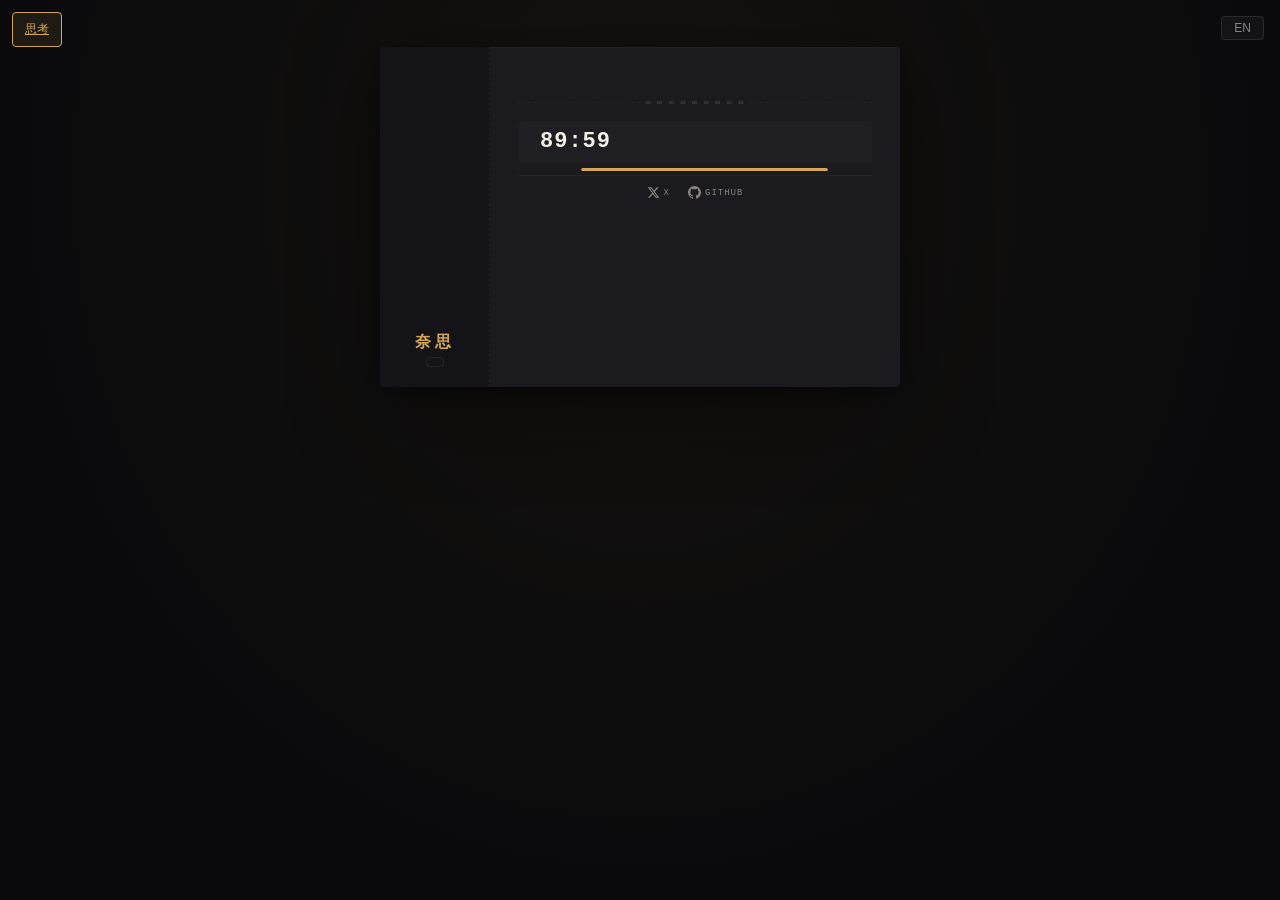
==== commit d14c3a9d: "feat: 修复思考页面路由问题，使用hash路由实现单页应用体验 - 将history路由改为hash路由 (#thoughts) - 移除对服务器配置的依赖 - 修改导航按钮为直接链接 - 优化路" ====
--- a/src/index.html
+++ b/src/index.html
@@ -17,9 +17,9 @@
 
   <!-- 导航按钮组 -->
   <button class="lang-toggle" id="langToggle" title="Switch language">EN</button>
-  <button class="btn btn-primary" id="thoughtsBtn" title="查看思考">
+  <a href="#thoughts" class="btn btn-primary" id="thoughtsBtn" title="查看思考">
     思考
-  </button>
+  </a>
 
   <!-- 票据容器 -->
   <div class="container">
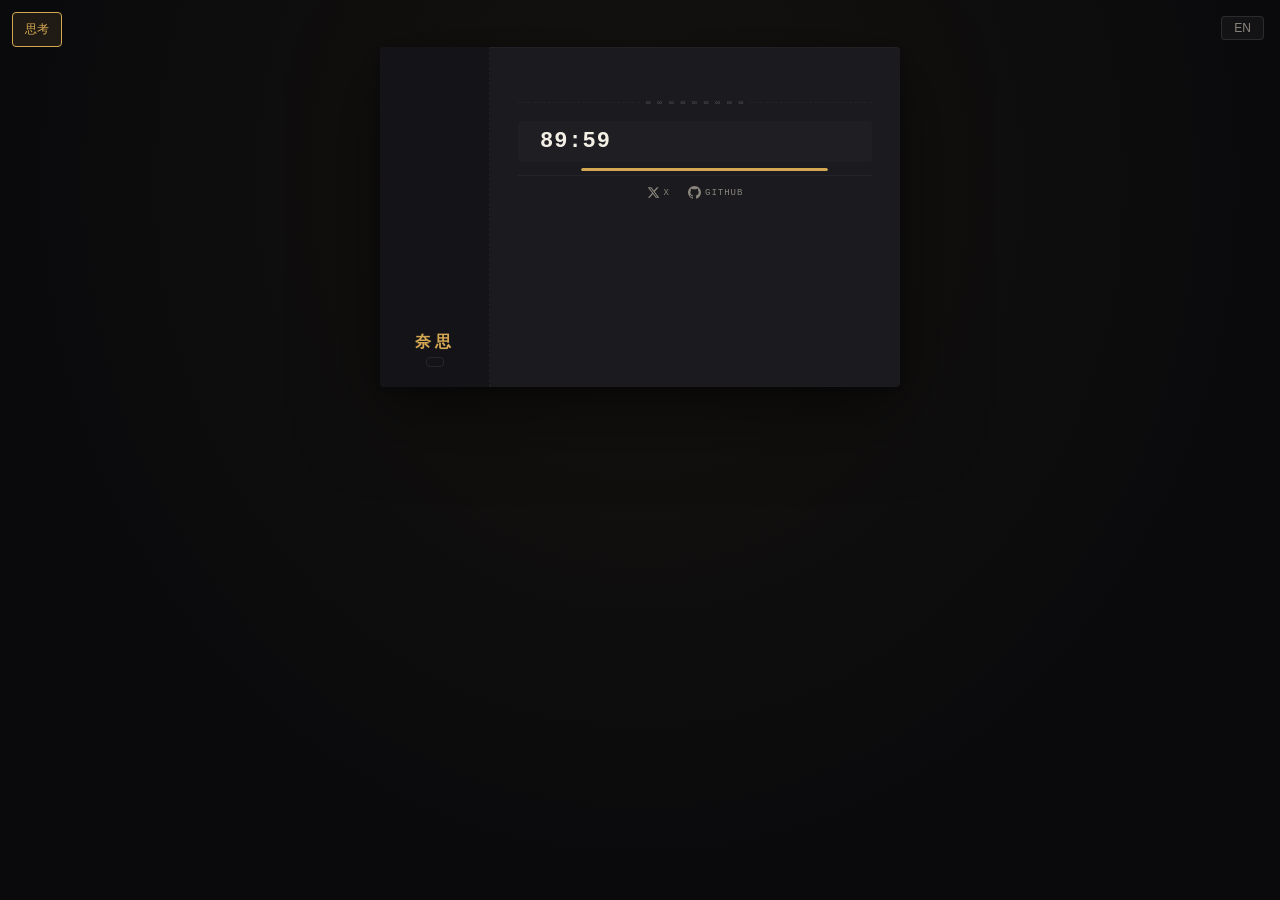
==== commit a39b27bf: "fix: 修复导航按钮样式和事件绑定问题 - 将导航按钮从<a>改为<button>标签 - 修复点击事件无响应问题 - 修复hash路由的页面切换逻辑 - 添加了调试页面用于问题排查  Co-Aut" ====
--- a/src/index.html
+++ b/src/index.html
@@ -17,9 +17,9 @@
 
   <!-- 导航按钮组 -->
   <button class="lang-toggle" id="langToggle" title="Switch language">EN</button>
-  <a href="#thoughts" class="btn btn-primary" id="thoughtsBtn" title="查看思考">
+  <button class="btn btn-primary" id="thoughtsBtn" title="查看思考">
     思考
-  </a>
+  </button>
 
   <!-- 票据容器 -->
   <div class="container">
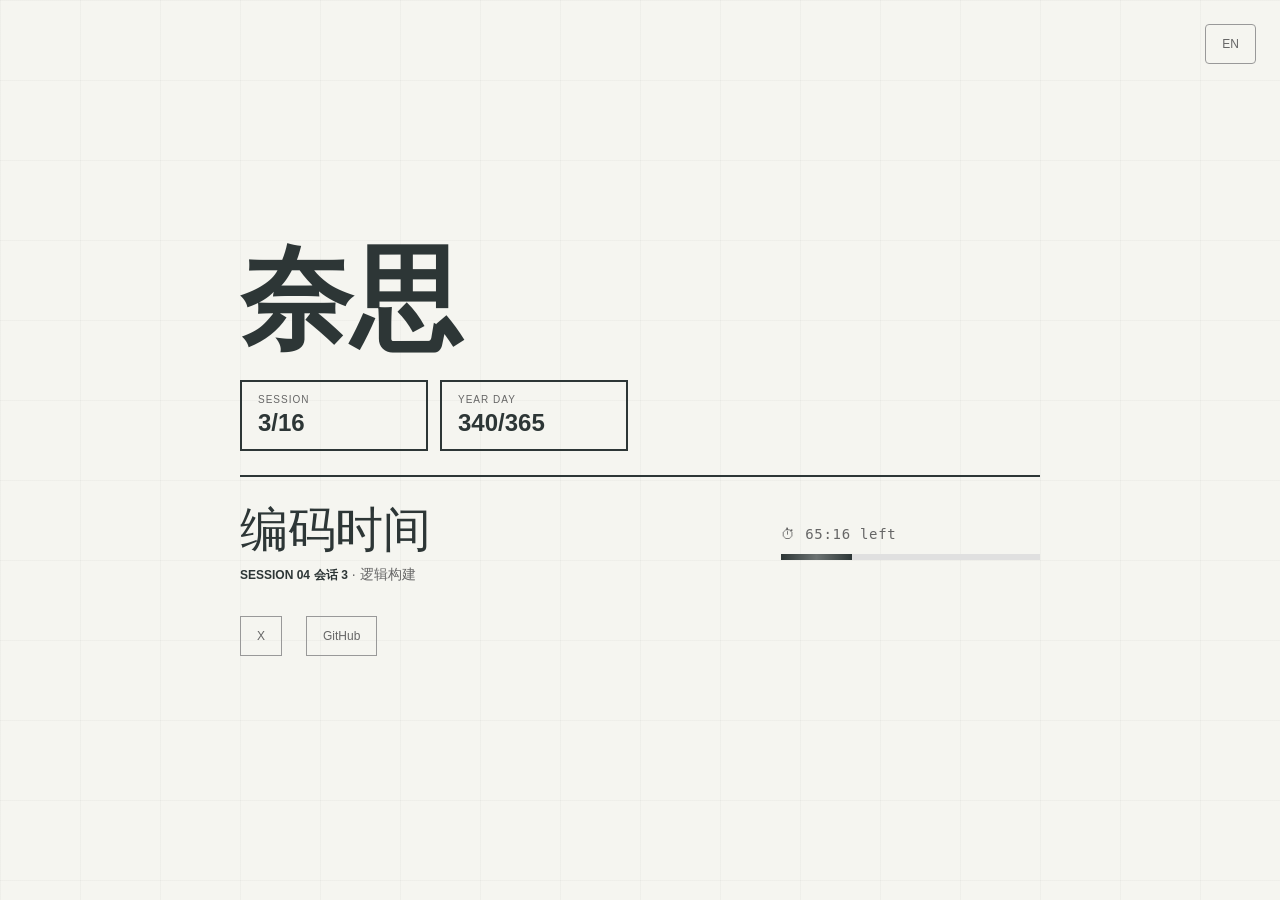
==== commit 95d03bb2: "v4: complete redesign to Pentagram Information Architecture 从"电影票风格"重构为"时间即存在"哲学表达  Major Changes: -" ====
--- a/src/index.html
+++ b/src/index.html
@@ -3,88 +3,70 @@
 <head>
   <meta charset="UTF-8">
   <meta name="viewport" content="width=device-width, initial-scale=1.0">
-  <title>nice — 编程即艺术</title>
-  <meta name="description" content="一个将编程生活比作电影票的个人主页">
-  <meta name="keywords" content="个人主页,编程,电影票,时间可视化">
+  <title>nice — 时间即存在</title>
+  <meta name="description" content="一个表达「时间即存在」哲学的个人主页">
+  <meta name="keywords" content="个人主页,哲学,时间,极简设计">
   <meta name="author" content="奈思">
   <link rel="icon" href="data:image/svg+xml,<svg xmlns='http://www.w3.org/2000/svg' viewBox='0 0 100 100'><text y='.9em' font-size='90'>⚡</text></svg>">
 
   <!-- 模块化CSS -->
   <link rel="stylesheet" href="css/base.css">
-  <link rel="stylesheet" href="css/ticket.css">
+  <link rel="stylesheet" href="css/zen.css">
 </head>
 <body>
 
-  <!-- 导航按钮组 -->
-  <button class="lang-toggle" id="langToggle" title="Switch language">EN</button>
-  <button class="btn btn-primary" id="thoughtsBtn" title="查看思考">
-    思考
-  </button>
+  <!-- 背景流动网格 -->
+  <div class="flow-bg"></div>
 
-  <!-- 票据容器 -->
+  <!-- 悬浮 UI：语言切换 -->
+  <button class="lang-toggle" id="langToggle">EN</button>
+
+  <!-- 主容器 -->
   <div class="container">
-    <div class="ticket" id="ticket">
-      <div class="stub">
-        <div class="stub-label" id="stubLabel"></div>
-        <div class="stub-avatar" id="avatar"></div>
-        <div class="stub-initials">奈思</div>
-        <button class="stub-save" id="saveBtn"></button>
-      </div>
-      <div class="body">
-        <div class="body-header">
-          <div class="cinema" id="cinema"></div>
-          <div class="film-title" id="filmTitle"></div>
-          <div class="film-subtitle" id="filmSubtitle"></div>
+    <!-- 名字：112px 大锚点 -->
+    <div class="name">奈思</div>
+
+    <!-- 元数据网格：理性分栏 -->
+    <div class="header">
+      <div class="meta-grid">
+        <div class="meta-item">
+          <span class="meta-label" id="labelSession">Session</span>
+          <span class="meta-value" id="sessionValue">04/16</span>
         </div>
-        <div class="meta">
-          <div class="meta-item">
-            <span class="meta-label" id="labelDate"></span>
-            <span class="meta-value" id="metaDate"></span>
-          </div>
-          <div class="meta-item">
-            <span class="meta-label" id="labelShowtime"></span>
-            <span class="meta-value" id="metaShowtime"></span>
-          </div>
-          <div class="meta-item">
-            <span class="meta-label" id="labelPrice"></span>
-            <span class="meta-value" id="metaPrice"></span>
-          </div>
-        </div>
-        <div class="ticket-footer-row">
-          <span class="seat" id="seat"></span>
-          <span class="admit" id="admit"></span>
-        </div>
-        <div class="tear-line">∞ ∞ ∞ ∞ ∞ ∞ ∞ ∞ ∞</div>
-        <div class="slogan" id="slogan"></div>
-        <div class="countdown-row">
-          <span class="countdown-label" id="countdownLabel"></span>
-          <span class="countdown-value" id="countdown">89:59</span>
-        </div>
-        <div class="progress-group">
-          <div class="progress-row">
-            <span class="progress-label" id="labelToday"></span>
-            <div class="progress-bar">
-              <div class="progress-fill" id="todayFill"></div>
-            </div>
-            <span class="progress-pct" id="todayPct"></span>
-          </div>
-        </div>
-        <div class="social-row">
-          <a href="https://x.com/Myrfather" target="_blank" rel="noopener">
-            <svg viewBox="0 0 24 24" fill="currentColor"><path d="M18.244 2.25h3.308l-7.227 8.26 8.502 11.24H16.17l-5.214-6.817L4.99 21.75H1.68l7.73-8.835L1.254 2.25H8.08l4.713 6.231zm-1.161 17.52h1.833L7.084 4.126H5.117z"/></svg>
-            X
-          </a>
-          <a href="https://github.com/dadnotfound" target="_blank" rel="noopener">
-            <svg viewBox="0 0 24 24" fill="currentColor"><path d="M12 0C5.374 0 0 5.373 0 12c0 5.302 3.438 9.8 8.207 11.387.599.111.793-.261.793-.577v-2.234c-3.338.726-4.033-1.416-4.033-1.416-.546-1.387-1.333-1.756-1.333-1.756-1.089-.745.083-.729.083-.729 1.205.084 1.839 1.237 1.839 1.237 1.07 1.834 2.807 1.304 3.492.997.107-.775.418-1.305.762-1.604-2.665-.305-5.467-1.334-5.467-5.931 0-1.311.469-2.381 1.236-3.221-.124-.303-.535-1.524.117-3.176 0 0 1.008-.322 3.301 1.23A11.509 11.509 0 0112 5.803c1.02.005 2.047.138 3.006.404 2.291-1.552 3.297-1.23 3.297-1.23.653 1.653.242 2.874.118 3.176.77.84 1.235 1.911 1.235 3.221 0 4.609-2.807 5.624-5.479 5.921.43.372.823 1.102.823 2.222v3.293c0 .319.192.694.801.576C20.566 21.797 24 17.3 24 12c0-6.627-5.373-12-12-12z"/></svg>
-            GitHub
-          </a>
+        <div class="meta-item">
+          <span class="meta-label" id="labelYear">Year Day</span>
+          <span class="meta-value" id="yearValue">138/365</span>
         </div>
       </div>
     </div>
+
+    <!-- 时间区块：核心焦点 -->
+    <div class="time-section">
+      <div class="session-info">
+        <div class="session" id="sessionName">深度阅读</div>
+        <div class="session-subtitle">
+          <span class="session-number" id="sessionNumber">SESSION 04</span>
+          <span id="sessionSubtitle">· 当下存在</span>
+        </div>
+      </div>
+      <div class="progress">
+        <div class="countdown" id="countdown">⏱ 47:23 left</div>
+        <div class="progress-bar">
+          <div class="progress-fill" id="progressFill"></div>
+        </div>
+      </div>
+    </div>
+
+    <!-- 社交链接 -->
+    <div class="social-row">
+      <a href="https://x.com/Myrfather" target="_blank" rel="noopener" class="social-link">
+        X
+      </a>
+      <a href="https://github.com/dadnotfound" target="_blank" rel="noopener" class="social-link">
+        GitHub
+      </a>
+    </div>
   </div>
-
-  <!-- 提示消息 -->
-  <div class="toast" id="toast"></div>
 
   <!-- 模块化JavaScript -->
   <script src="js/utils.js"></script>
@@ -96,7 +78,7 @@
   <script>
     // 页面初始化
     document.addEventListener('DOMContentLoaded', function() {
-      // 初始化票据功能
+      // 初始化票据功能（改为时间管理）
       ticket.init();
 
       // 初始化导航系统（自动处理按钮事件）
--- a/src/css/zen.css
+++ b/src/css/zen.css
@@ -0,0 +1,319 @@
+/* ═══════════════════════════
+   Zen Styles — Pentagram 信息建筑风格
+   哲学内核：时间即存在 · 理性克制 · 精确表达
+   ═══════════════════════════ */
+
+/* 配色变量 */
+:root {
+  /* 主色系：深墨绿（克制、理性） */
+  --penta-ink: #2d3636;           /* 深墨绿（主色 + 强调色） */
+  --penta-dim: #666;              /* 中灰（次要信息） */
+  --penta-light: #999;            /* 浅灰（边框） */
+
+  /* 背景色系：暖米白（温润、不刺眼） */
+  --penta-bg: #f5f5f0;            /* 暖米白 */
+  --penta-bar-bg: #e0e0e0;        /* 进度条背景 */
+
+  /* 功能色 */
+  --penta-shadow: rgba(45, 52, 54, 0.1);  /* 阴影 */
+
+  /* 间距（继承自 base.css） */
+  --spacing-xs: 4px;
+  --spacing-sm: 8px;
+  --spacing-md: 12px;
+  --spacing-lg: 16px;
+  --spacing-xl: 24px;
+  --spacing-xxl: 32px;
+}
+
+/* 全局样式 */
+* { margin: 0; padding: 0; box-sizing: border-box; }
+
+body {
+  font-family: -apple-system, BlinkMacSystemFont, 'SF Pro Display', 'Helvetica Neue', sans-serif;
+  background: var(--penta-bg);
+  color: var(--penta-ink);
+  min-height: 100vh;
+  min-height: 100dvh;
+  display: flex;
+  align-items: center;
+  justify-content: center;
+  padding: 40px;
+  overflow: hidden;
+}
+
+/* ═══════════════════════════
+   动画 1：背景网格流动
+   表达时间的流逝不是跳变而是持续流动
+   ═══════════════════════════ */
+
+.flow-bg {
+  position: fixed;
+  top: 0;
+  left: 0;
+  right: 0;
+  bottom: 0;
+  background:
+    linear-gradient(90deg, rgba(45, 52, 54, 0.03) 1px, transparent 1px),
+    linear-gradient(rgba(45, 52, 54, 0.03) 1px, transparent 1px);
+  background-size: 80px 80px;
+  animation: gridMove 20s linear infinite;
+  z-index: -1;
+}
+
+@keyframes gridMove {
+  0% { transform: translate(0, 0); }
+  100% { transform: translate(80px, 80px); }
+}
+
+/* ═══════════════════════════
+   动画 2：文字淡入
+   名字 → 元数据 → 时间区块依次淡入
+   建立清晰的视觉层级和节奏感
+   ═══════════════════════════ */
+
+.name {
+  font-size: 112px;
+  font-weight: 700;
+  letter-spacing: -0.02em;
+  line-height: 1;
+  margin-bottom: var(--spacing-xl);
+  opacity: 0;
+  animation: fadeInUp 0.8s ease-out forwards;
+}
+
+@keyframes fadeInUp {
+  from {
+    opacity: 0;
+    transform: translateY(20px);
+  }
+  to {
+    opacity: 1;
+    transform: translateY(0);
+  }
+}
+
+/* 主容器 */
+.container {
+  max-width: 800px;
+  width: 100%;
+  position: relative;
+  z-index: 1;
+}
+
+/* 元数据区块：瑞士网格系统 */
+.header {
+  display: grid;
+  grid-template-columns: 1fr 1fr;
+  gap: var(--spacing-xl);
+  margin-bottom: var(--spacing-xl);
+}
+
+.meta-grid {
+  display: grid;
+  grid-template-columns: repeat(2, 1fr);
+  gap: var(--spacing-md);
+  align-content: start;
+  animation: fadeIn 1s ease-out 0.3s forwards;
+  opacity: 0;
+}
+
+@keyframes fadeIn {
+  to { opacity: 1; }
+}
+
+/* 元数据卡片：理性克制 */
+.meta-item {
+  padding: var(--spacing-md) var(--spacing-lg);
+  border: 2px solid var(--penta-ink);
+  display: flex;
+  flex-direction: column;
+  transition: all 0.3s ease;
+}
+
+.meta-item:hover {
+  transform: translateX(4px);
+  box-shadow: 2px 2px 0 var(--penta-shadow);
+}
+
+.meta-label {
+  font-size: 10px;
+  text-transform: uppercase;
+  letter-spacing: 0.1em;
+  color: var(--penta-dim);
+  margin-bottom: 4px;
+}
+
+.meta-value {
+  font-size: 24px;
+  font-weight: 600;
+  color: var(--penta-ink);
+}
+
+/* ═══════════════════════════
+   时间区块：核心焦点
+   当下存在的核心表达
+   ═══════════════════════════ */
+
+.time-section {
+  border-top: 2px solid var(--penta-ink);
+  padding-top: var(--spacing-xl);
+  display: grid;
+  grid-template-columns: 2fr 1fr;
+  gap: var(--spacing-xl);
+  animation: fadeIn 1s ease-out 0.6s forwards;
+  opacity: 0;
+}
+
+.session {
+  font-size: 48px;
+  font-weight: 500;
+  letter-spacing: -0.01em;
+  line-height: 1.2;
+}
+
+.session-subtitle {
+  font-size: 14px;
+  color: var(--penta-dim);
+  margin-top: 8px;
+}
+
+.session-number {
+  font-size: 12px;
+  font-weight: 600;
+  color: var(--penta-ink);
+}
+
+/* 进度区块：时间的流动 */
+.progress {
+  display: flex;
+  flex-direction: column;
+  gap: var(--spacing-md);
+  justify-content: center;
+}
+
+.countdown {
+  font-size: 14px;
+  font-weight: 500;
+  color: var(--penta-dim);
+  font-family: 'SF Mono', 'Monaco', monospace;
+  letter-spacing: 0.05em;
+}
+
+.progress-bar {
+  height: 6px;
+  background: var(--penta-bar-bg);
+  width: 100%;
+  overflow: hidden;
+}
+
+.progress-fill {
+  height: 100%;
+  background: var(--penta-ink);
+  width: 45%;  /* 动态计算 */
+  transition: width 1s linear;
+  position: relative;
+}
+
+/* ═══════════════════════════
+   动画 3：进度条流动（Shimmer）
+   时间不是线性而是脉动
+   ═══════════════════════════ */
+
+.progress-fill::after {
+  content: '';
+  position: absolute;
+  top: 0;
+  left: 0;
+  right: 0;
+  bottom: 0;
+  background: linear-gradient(90deg,
+    transparent 0%,
+    rgba(255,255,255,0.3) 50%,
+    transparent 100%
+  );
+  animation: shimmer 2s ease-in-out infinite;
+}
+
+@keyframes shimmer {
+  0%, 100% { transform: translateX(-100%); }
+  50% { transform: translateX(100%); }
+}
+
+/* ═══════════════════════════
+   社交链接：精确的表达
+   ═══════════════════════════ */
+
+.social-row {
+  display: flex;
+  gap: var(--spacing-xl);
+  margin-top: var(--spacing-xxl);
+  animation: fadeIn 1s ease-out 0.9s forwards;
+  opacity: 0;
+}
+
+.social-link {
+  font-size: 12px;
+  color: var(--penta-dim);
+  text-decoration: none;
+  padding: var(--spacing-md) var(--spacing-lg);
+  border: 1px solid var(--penta-light);
+  transition: all 0.3s ease;
+  display: flex;
+  align-items: center;
+  gap: var(--spacing-sm);
+}
+
+.social-link:hover {
+  border-color: var(--penta-ink);
+  color: var(--penta-ink);
+  transform: translateY(-2px);
+}
+
+/* ═══════════════════════════
+   悬浮 UI：语言切换
+   ═══════════════════════════ */
+
+.lang-toggle {
+  position: fixed;
+  top: 24px;
+  right: 24px;
+  font-size: 12px;
+  padding: var(--spacing-md) var(--spacing-lg);
+  border: 1px solid var(--penta-light);
+  background: transparent;
+  color: var(--penta-dim);
+  cursor: pointer;
+  transition: all 0.3s ease;
+  border-radius: 4px;
+}
+
+.lang-toggle:hover {
+  border-color: var(--penta-ink);
+  color: var(--penta-ink);
+}
+
+/* ═══════════════════════════
+   响应式：精准适配
+   ═══════════════════════════ */
+
+@media (max-width: 600px) {
+  .name {
+    font-size: 72px;
+  }
+  .session {
+    font-size: 32px;
+  }
+  .time-section {
+    grid-template-columns: 1fr;
+  }
+  body {
+    padding: 24px;
+  }
+  .header {
+    grid-template-columns: 1fr;
+  }
+  .meta-grid {
+    grid-template-columns: 1fr;
+  }
+}
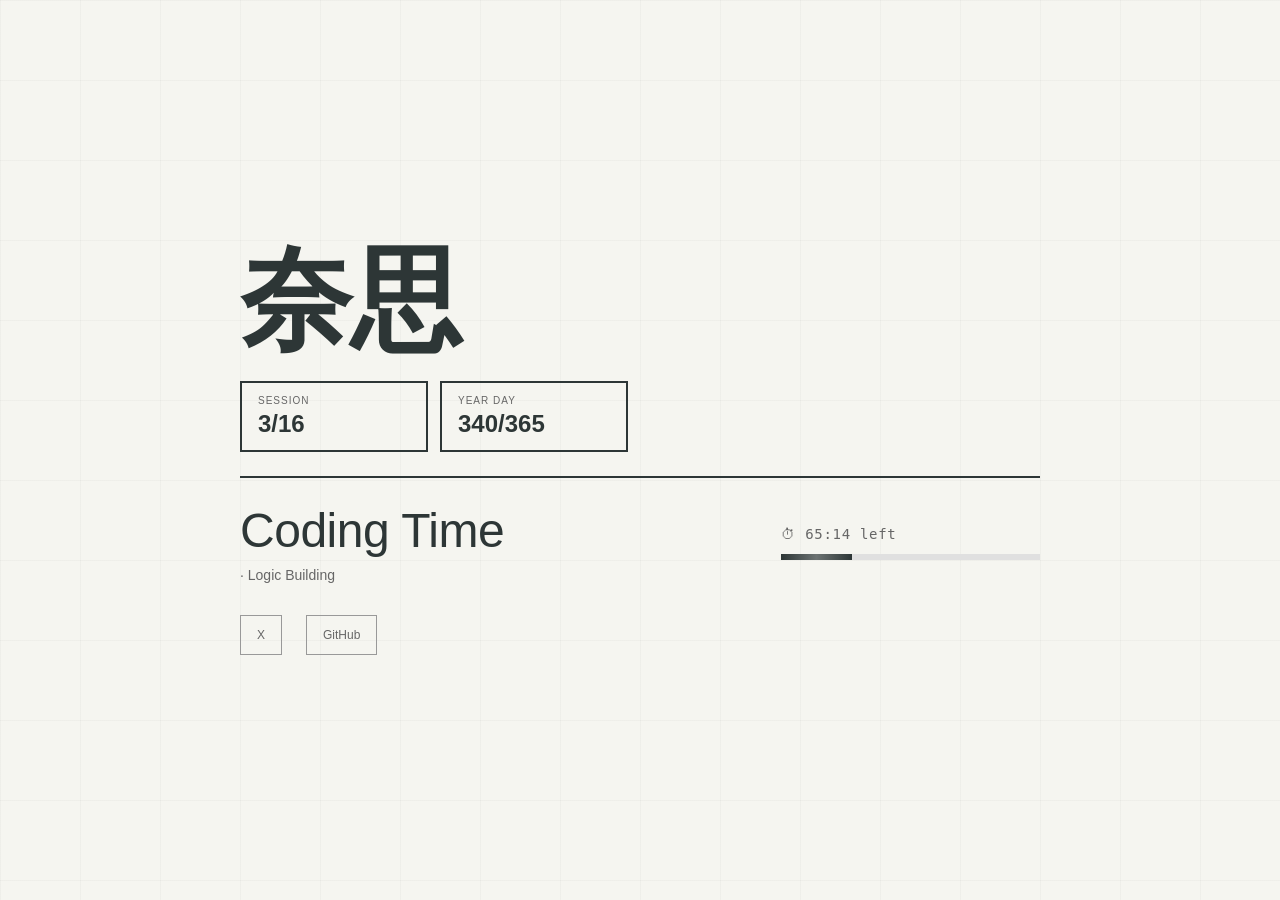
==== commit da6f1760: "feat: remove language toggle and set default to English - Remove language toggle button from UI - Se" ====
--- a/src/index.html
+++ b/src/index.html
@@ -18,8 +18,6 @@
   <!-- 背景流动网格 -->
   <div class="flow-bg"></div>
 
-  <!-- 悬浮 UI：语言切换 -->
-  <button class="lang-toggle" id="langToggle">EN</button>
 
   <!-- 主容器 -->
   <div class="container">
@@ -30,11 +28,11 @@
     <div class="header">
       <div class="meta-grid">
         <div class="meta-item">
-          <span class="meta-label" id="labelSession">Session</span>
-          <span class="meta-value" id="sessionValue">04/16</span>
+          <span class="meta-label" id="labelSession">SESSION</span>
+          <span class="meta-value" id="sessionValue">04</span>
         </div>
         <div class="meta-item">
-          <span class="meta-label" id="labelYear">Year Day</span>
+          <span class="meta-label" id="labelYear">YEAR DAY</span>
           <span class="meta-value" id="yearValue">138/365</span>
         </div>
       </div>
@@ -43,10 +41,9 @@
     <!-- 时间区块：核心焦点 -->
     <div class="time-section">
       <div class="session-info">
-        <div class="session" id="sessionName">深度阅读</div>
+        <div class="session" id="sessionName">Deep Reading</div>
         <div class="session-subtitle">
-          <span class="session-number" id="sessionNumber">SESSION 04</span>
-          <span id="sessionSubtitle">· 当下存在</span>
+          <span id="sessionSubtitle">· Present Existence</span>
         </div>
       </div>
       <div class="progress">
--- a/src/css/zen.css
+++ b/src/css/zen.css
@@ -176,12 +176,6 @@
   font-size: 14px;
   color: var(--penta-dim);
   margin-top: 8px;
-}
-
-.session-number {
-  font-size: 12px;
-  font-weight: 600;
-  color: var(--penta-ink);
 }
 
 /* 进度区块：时间的流动 */
@@ -270,28 +264,6 @@
   transform: translateY(-2px);
 }
 
-/* ═══════════════════════════
-   悬浮 UI：语言切换
-   ═══════════════════════════ */
-
-.lang-toggle {
-  position: fixed;
-  top: 24px;
-  right: 24px;
-  font-size: 12px;
-  padding: var(--spacing-md) var(--spacing-lg);
-  border: 1px solid var(--penta-light);
-  background: transparent;
-  color: var(--penta-dim);
-  cursor: pointer;
-  transition: all 0.3s ease;
-  border-radius: 4px;
-}
-
-.lang-toggle:hover {
-  border-color: var(--penta-ink);
-  color: var(--penta-ink);
-}
 
 /* ═══════════════════════════
    响应式：精准适配
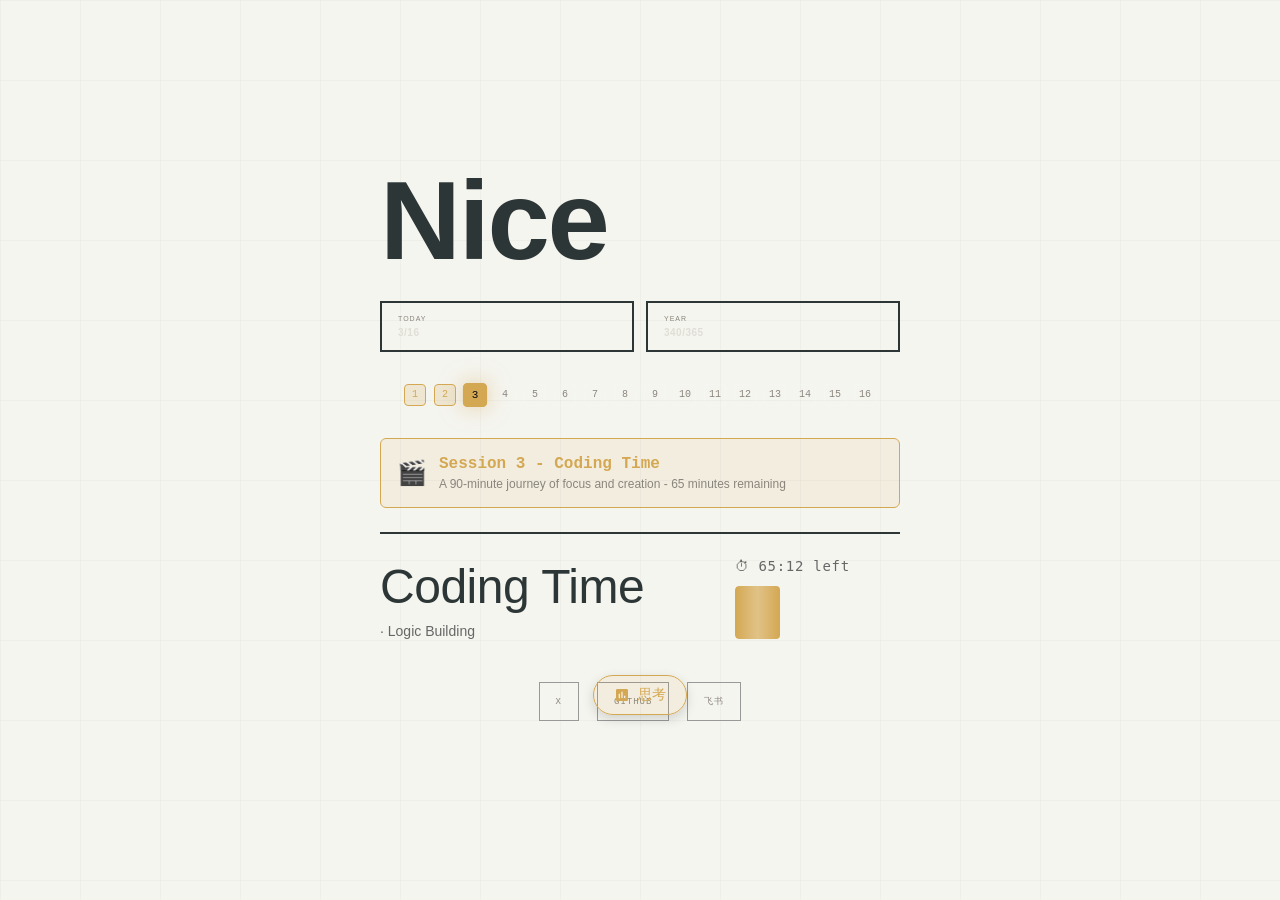
==== commit e8958d29: "feat: implement two-page architecture with navigation system - Add navigation buttons to home and th" ====
--- a/src/index.html
+++ b/src/index.html
@@ -3,15 +3,16 @@
 <head>
   <meta charset="UTF-8">
   <meta name="viewport" content="width=device-width, initial-scale=1.0">
-  <title>nice — 时间即存在</title>
-  <meta name="description" content="一个表达「时间即存在」哲学的个人主页">
-  <meta name="keywords" content="个人主页,哲学,时间,极简设计">
-  <meta name="author" content="奈思">
+  <title>Nice思考日记 — 记录时间，思考存在</title>
+  <meta name="description" content="Nice的思考日记，记录编程、生活和设计的深度思考，探索时间与存在的哲学">
+  <meta name="keywords" content="思考日记,编程,设计,哲学,时间管理,个人成长">
+  <meta name="author" content="Nice">
   <link rel="icon" href="data:image/svg+xml,<svg xmlns='http://www.w3.org/2000/svg' viewBox='0 0 100 100'><text y='.9em' font-size='90'>⚡</text></svg>">
 
   <!-- 模块化CSS -->
   <link rel="stylesheet" href="css/base.css">
   <link rel="stylesheet" href="css/zen.css">
+  <link rel="stylesheet" href="css/ticket.css">
 </head>
 <body>
 
@@ -20,21 +21,38 @@
 
 
   <!-- 主容器 -->
-  <div class="container">
+  <div class="container ticket-wrapper">
     <!-- 名字：112px 大锚点 -->
-    <div class="name">奈思</div>
+    <div class="name">Nice</div>
 
     <!-- 元数据网格：理性分栏 -->
     <div class="header">
       <div class="meta-grid">
         <div class="meta-item">
-          <span class="meta-label" id="labelSession">SESSION</span>
-          <span class="meta-value" id="sessionValue">04</span>
+          <span class="meta-label">TODAY</span>
+          <span class="meta-value" id="sessionValue">04/16</span>
         </div>
         <div class="meta-item">
-          <span class="meta-label" id="labelYear">YEAR DAY</span>
+          <span class="meta-label">YEAR</span>
           <span class="meta-value" id="yearValue">138/365</span>
         </div>
+      </div>
+    </div>
+
+    <!-- 电影胶片进度条 -->
+    <div class="film-reel">
+      <div class="film-track" id="filmTrack">
+        <!-- 16个电影帧将通过JavaScript动态生成 -->
+      </div>
+      <div class="film-progress" id="filmProgress"></div>
+    </div>
+
+    <!-- 当前会话提示 -->
+    <div class="session-tip" id="sessionTip">
+      <div class="tip-icon">🎬</div>
+      <div class="tip-text">
+        <div class="tip-title">Current Session</div>
+        <div class="tip-desc">A 90-minute journey of focus and creation</div>
       </div>
     </div>
 
@@ -54,6 +72,16 @@
       </div>
     </div>
 
+    <!-- 导航按钮 -->
+    <div class="nav-buttons">
+      <button id="thoughtsBtn" class="btn btn-primary">
+        <svg width="16" height="16" viewBox="0 0 24 24" fill="currentColor">
+          <path d="M19 3H5c-1.1 0-2 .9-2 2v14c0 1.1.9 2 2 2h14c1.1 0 2-.9 2-2V5c0-1.1-.9-2-2-2zM9 17H7v-7h2v7zm4 0h-2V7h2v10zm4 0h-2v-4h2v4z"/>
+        </svg>
+        思考
+      </button>
+    </div>
+
     <!-- 社交链接 -->
     <div class="social-row">
       <a href="https://x.com/Myrfather" target="_blank" rel="noopener" class="social-link">
@@ -61,6 +89,9 @@
       </a>
       <a href="https://github.com/dadnotfound" target="_blank" rel="noopener" class="social-link">
         GitHub
+      </a>
+      <a href="https://codecave.feishu.cn/drive/folder/CkvWf3Q8Il75RGdhdBUc70AtncQ" target="_blank" rel="noopener" class="social-link">
+        飞书
       </a>
     </div>
   </div>
--- a/src/css/base.css
+++ b/src/css/base.css
@@ -191,6 +191,61 @@
   opacity: 0;
 }
 
+/* 导航按钮样式 */
+.nav-buttons {
+  position: fixed;
+  bottom: 20px;
+  left: 50%;
+  transform: translateX(-50%);
+  z-index: 100;
+}
+
+.nav-buttons .btn {
+  padding: 10px 20px;
+  font-size: 14px;
+  border-radius: 20px;
+  box-shadow: 0 4px 12px rgba(0, 0, 0, 0.15);
+  background: rgba(212, 168, 83, 0.1);
+  border: 1px solid var(--accent);
+  color: var(--accent);
+  transition: all var(--transition-sm);
+}
+
+.nav-buttons .btn:hover {
+  background: rgba(212, 168, 83, 0.2);
+  transform: translateY(-2px);
+  box-shadow: 0 6px 20px rgba(212, 168, 83, 0.3);
+}
+
+/* 返回按钮样式 */
+.back-btn {
+  display: none;
+  align-items: center;
+  gap: 8px;
+  background: rgba(255, 255, 255, 0.05);
+  border: 1px solid rgba(255, 255, 255, 0.1);
+  color: var(--text-dim);
+  padding: 8px 16px;
+  border-radius: var(--radius-md);
+  font-size: 14px;
+  cursor: pointer;
+  transition: all var(--transition-sm);
+  position: fixed;
+  top: 20px;
+  left: 20px;
+  z-index: 100;
+}
+
+.back-btn:hover {
+  background: rgba(255, 255, 255, 0.1);
+  color: var(--text);
+  border-color: rgba(255, 255, 255, 0.2);
+}
+
+.back-btn svg {
+  flex-shrink: 0;
+}
+
 /* 响应式 */
 @media (max-width: 500px) {
   body {
@@ -207,4 +262,20 @@
   .text-lg { font-size: 14px; }
   .text-xl { font-size: 16px; }
   .text-xxl { font-size: 22px; }
+
+  .nav-buttons {
+    bottom: 16px;
+  }
+
+  .nav-buttons .btn {
+    padding: 8px 16px;
+    font-size: 13px;
+  }
+
+  .back-btn {
+    padding: 6px 12px;
+    font-size: 13px;
+    top: 16px;
+    left: 16px;
+  }
 }
--- a/src/css/zen.css
+++ b/src/css/zen.css
@@ -95,9 +95,17 @@
 
 /* 主容器 */
 .container {
-  max-width: 800px;
+  max-width: 520px;
   width: 100%;
   position: relative;
+}
+
+/* 电影票包装器 - 用于页面切换动画 */
+.ticket-wrapper {
+  transition: transform var(--transition-lg), opacity var(--transition-lg);
+  transform: translateX(0);
+  opacity: 1;
+}
   z-index: 1;
 }
 
@@ -207,6 +215,123 @@
   width: 45%;  /* 动态计算 */
   transition: width 1s linear;
   position: relative;
+}
+
+/* ═══════════════════════════
+   电影胶片进度条
+   将16个90分钟会话可视化为电影胶片
+   ═══════════════════════════ */
+
+.film-reel {
+  position: relative;
+  margin: var(--spacing-xxl) 0;
+  padding: 0 var(--spacing-xl);
+}
+
+.film-track {
+  display: grid;
+  grid-template-columns: repeat(16, 1fr);
+  gap: 8px;
+  position: relative;
+}
+
+.film-frame {
+  aspect-ratio: 1;
+  background: rgba(255, 255, 255, 0.04);
+  border: 1px solid rgba(255, 255, 255, 0.08);
+  border-radius: var(--radius-sm);
+  position: relative;
+  transition: all 0.3s ease;
+  cursor: pointer;
+  display: flex;
+  align-items: center;
+  justify-content: center;
+  font-size: 10px;
+  color: var(--text-dim);
+  font-family: var(--font-ticket);
+}
+
+.film-frame::before {
+  content: attr(data-title);
+  position: absolute;
+  bottom: -20px;
+  left: 50%;
+  transform: translateX(-50%) scale(0.8);
+  white-space: nowrap;
+  font-size: 8px;
+  color: var(--text-dim);
+  opacity: 0;
+  transition: all 0.2s ease;
+  pointer-events: none;
+}
+
+.film-frame:hover::before {
+  opacity: 1;
+  transform: translateX(-50%) scale(1);
+}
+
+.film-frame.active {
+  background: var(--accent);
+  border-color: var(--accent);
+  color: var(--bg);
+  transform: scale(1.1);
+  box-shadow: 0 0 20px rgba(212, 168, 83, 0.5);
+}
+
+.film-frame.completed {
+  background: rgba(212, 168, 83, 0.2);
+  border-color: var(--accent);
+  color: var(--accent);
+}
+
+.film-progress {
+  position: absolute;
+  top: 0;
+  left: 0;
+  height: 100%;
+  background: linear-gradient(90deg,
+    var(--accent) 0%,
+    var(--accent) var(--progress),
+    transparent var(--progress)
+  );
+  border-radius: var(--radius-sm);
+  pointer-events: none;
+  transition: --progress 1s linear;
+  z-index: 1;
+}
+
+/* ═══════════════════════════
+   当前会话提示
+   ═══════════════════════════ */
+
+.session-tip {
+  display: flex;
+  align-items: center;
+  gap: var(--spacing-md);
+  padding: var(--spacing-lg);
+  background: rgba(212, 168, 83, 0.1);
+  border: 1px solid var(--accent);
+  border-radius: var(--radius-md);
+  margin-bottom: var(--spacing-xl);
+  animation: fadeIn 1s ease-out 0.9s forwards;
+  opacity: 0;
+}
+
+.tip-icon {
+  font-size: 24px;
+  animation: pulse 2s ease-in-out infinite;
+}
+
+.tip-title {
+  font-family: var(--font-ticket);
+  font-weight: 600;
+  color: var(--accent);
+  margin-bottom: 4px;
+}
+
+.tip-desc {
+  font-size: 12px;
+  color: var(--text-dim);
 }
 
 /* ═══════════════════════════
@@ -288,4 +413,18 @@
   .meta-grid {
     grid-template-columns: 1fr;
   }
+  .film-reel {
+    padding: 0 var(--spacing-md);
+  }
+  .film-track {
+    gap: 4px;
+  }
+  .film-frame {
+    font-size: 8px;
+  }
+  .session-tip {
+    flex-direction: column;
+    text-align: center;
+    gap: var(--spacing-sm);
+  }
 }
--- a/src/css/ticket.css
+++ b/src/css/ticket.css
@@ -0,0 +1,462 @@
+/* ═══════════════════════════
+   Ticket Styles — 电影票专用样式
+   ═══════════════════════════ */
+
+/* 语言切换按钮 */
+.lang-toggle {
+  position: fixed;
+  top: 16px;
+  right: 16px;
+  z-index: 10;
+  background: rgba(255,255,255,0.04);
+  border: 1px solid rgba(255,255,255,0.1);
+  color: var(--text-dim);
+  border-radius: var(--radius-sm);
+  padding: var(--spacing-xs) var(--spacing-md);
+  font-size: 12px;
+  cursor: pointer;
+  font-family: var(--font-ui);
+  transition: all var(--transition-sm);
+}
+
+.lang-toggle:hover {
+  color: var(--text);
+  border-color: rgba(255,255,255,0.2);
+}
+
+/* 票据容器 */
+.ticket-wrapper {
+  perspective: 800px;
+  width: 100%;
+  max-width: 520px;
+}
+
+/* 票据主体 */
+.ticket {
+  position: relative;
+  background: var(--ticket-bg);
+  border-radius: var(--radius-sm);
+  display: flex;
+  min-height: 340px;
+  box-shadow: 0 24px 80px rgba(0,0,0,0.5),
+              0 4px 16px rgba(0,0,0,0.3),
+              inset 0 1px 0 rgba(255,255,255,0.03);
+  overflow: hidden;
+  transition: transform var(--transition-md),
+              box-shadow var(--transition-md);
+  will-change: transform;
+  contain: layout style;
+}
+
+/* 票据悬停效果 */
+.ticket:hover {
+  transform: translateY(-2px);
+  box-shadow: 0 28px 90px rgba(0,0,0,0.55),
+              0 6px 20px rgba(0,0,0,0.35),
+              inset 0 1px 0 rgba(255,255,255,0.04);
+}
+
+/* 票存根 */
+.stub {
+  width: 110px;
+  min-width: 110px;
+  background: var(--ticket-stub);
+  display: flex;
+  flex-direction: column;
+  align-items: center;
+  padding: 24px 10px 20px;
+  border-right: 1px dashed var(--perf);
+  position: relative;
+  gap: var(--spacing-xs);
+}
+
+.stub-label {
+  font-family: var(--font-ticket);
+  font-size: 9px;
+  color: var(--text-dim);
+  text-transform: uppercase;
+  letter-spacing: 2px;
+  opacity: 0.6;
+}
+
+.stub-avatar {
+  font-family: var(--font-ticket);
+  font-size: 7px;
+  line-height: 1.2;
+  color: var(--accent);
+  white-space: pre;
+  text-align: center;
+  user-select: none;
+  flex: 1;
+  display: flex;
+  align-items: center;
+  justify-content: center;
+  min-height: 80px;
+}
+
+.stub-initials {
+  font-family: var(--font-ticket);
+  font-size: 16px;
+  font-weight: 700;
+  color: var(--accent);
+  letter-spacing: 4px;
+  margin-top: auto;
+}
+
+.stub-save {
+  font-family: var(--font-ticket);
+  font-size: 8px;
+  color: var(--text-dim);
+  cursor: pointer;
+  padding: var(--spacing-xs) var(--spacing-sm);
+  border: 1px solid rgba(255,255,255,0.08);
+  border-radius: var(--radius-sm);
+  transition: all var(--transition-sm);
+  text-transform: uppercase;
+  letter-spacing: 1px;
+  background: transparent;
+}
+
+.stub-save:hover {
+  color: var(--accent);
+  border-color: var(--accent-dim);
+}
+
+/* 票据主体内容 */
+.body {
+  flex: 1;
+  display: flex;
+  flex-direction: column;
+  padding: 24px 28px 0;
+  min-width: 0;
+}
+
+.body-header {
+  margin-bottom: var(--spacing-xs);
+}
+
+.cinema {
+  font-family: var(--font-ticket);
+  font-size: 10px;
+  color: var(--text-dim);
+  letter-spacing: 3px;
+  text-transform: uppercase;
+  margin-bottom: 6px;
+}
+
+.film-title {
+  font-family: var(--font-ticket);
+  font-size: 26px;
+  font-weight: 700;
+  color: var(--text-bright);
+  letter-spacing: -1px;
+  line-height: 1.1;
+  text-transform: uppercase;
+}
+
+.film-subtitle {
+  font-family: var(--font-ticket);
+  font-size: 10px;
+  color: var(--accent);
+  letter-spacing: 3px;
+  text-transform: uppercase;
+  margin-top: 2px;
+}
+
+/* 元数据信息 */
+.meta {
+  display: flex;
+  gap: 20px;
+  margin-bottom: 6px;
+  font-family: var(--font-ticket);
+}
+
+.meta-item {
+  display: flex;
+  flex-direction: column;
+  gap: 1px;
+}
+
+.meta-label {
+  font-size: 7px;
+  color: var(--text-dim);
+  text-transform: uppercase;
+  letter-spacing: 1px;
+}
+
+.meta-value {
+  font-size: 10px;
+  color: var(--text);
+  letter-spacing: 0.5px;
+}
+
+/* 票据底部 */
+.ticket-footer-row {
+  display: flex;
+  justify-content: space-between;
+  align-items: center;
+}
+
+.seat {
+  font-family: var(--font-ticket);
+  font-size: 9px;
+  color: var(--text-dim);
+  letter-spacing: 1px;
+}
+
+.admit {
+  font-family: var(--font-ticket);
+  font-size: 10px;
+  color: var(--accent);
+  text-transform: uppercase;
+  letter-spacing: 2px;
+  font-weight: 700;
+}
+
+/* 撕裂线 */
+.tear-line {
+  display: flex;
+  align-items: center;
+  gap: 6px;
+  margin: 10px 0 8px;
+  color: var(--text-dim);
+  font-family: var(--font-ticket);
+  font-size: 8px;
+  letter-spacing: 1px;
+  opacity: 0.5;
+}
+
+.tear-line::before,
+.tear-line::after {
+  content: '';
+  flex: 1;
+  height: 0;
+  border-top: 1px dashed rgba(255,255,255,0.08);
+}
+
+/* 标语 */
+.slogan {
+  font-family: var(--font-ui);
+  font-size: 12px;
+  color: var(--text-dim);
+  font-style: italic;
+  text-align: center;
+  line-height: 1.5;
+  margin-bottom: 6px;
+  opacity: 0.7;
+}
+
+/* 倒计时 */
+.countdown-row {
+  display: flex;
+  align-items: center;
+  gap: 10px;
+  margin-bottom: 6px;
+  padding: 8px 12px;
+  background: rgba(255,255,255,0.02);
+  border-radius: var(--radius-sm);
+}
+
+.countdown-label {
+  font-family: var(--font-ticket);
+  font-size: 8px;
+  color: var(--text-dim);
+  text-transform: uppercase;
+  letter-spacing: 1px;
+  white-space: nowrap;
+}
+
+.countdown-value {
+  font-family: var(--font-ticket);
+  font-size: 22px;
+  font-weight: 700;
+  color: var(--text-bright);
+  letter-spacing: 1px;
+  transition: color var(--transition-sm);
+}
+
+.countdown-value.urgent {
+  color: var(--red);
+  animation: pulse 0.6s ease-in-out infinite;
+}
+
+/* 进度条 */
+.progress-group {
+  display: flex;
+  flex-direction: column;
+  gap: 4px;
+  margin-bottom: 4px;
+}
+
+.progress-row {
+  display: flex;
+  align-items: center;
+  gap: 8px;
+}
+
+.progress-label {
+  font-family: var(--font-ticket);
+  font-size: 8px;
+  color: var(--text-dim);
+  width: 55px;
+  text-align: right;
+  text-transform: uppercase;
+  letter-spacing: 1px;
+  white-space: nowrap;
+}
+
+.progress-bar {
+  flex: 1;
+  height: 3px;
+  background: var(--progress-bg);
+  border-radius: var(--radius-sm);
+  overflow: hidden;
+}
+
+.progress-fill {
+  height: 100%;
+  background: var(--progress-fill);
+  border-radius: var(--radius-sm);
+  transition: width 0.5s ease;
+}
+
+.progress-pct {
+  font-family: var(--font-ticket);
+  font-size: 8px;
+  color: var(--text-dim);
+  width: 36px;
+  text-align: right;
+}
+
+/* 社交链接 */
+.social-row {
+  display: flex;
+  justify-content: center;
+  gap: 18px;
+  padding: 10px 0 14px;
+  border-top: 1px solid rgba(255,255,255,0.04);
+}
+
+.social-row a {
+  display: inline-flex;
+  align-items: center;
+  gap: 4px;
+  color: var(--text-dim);
+  text-decoration: none;
+  font-family: var(--font-ticket);
+  font-size: 9px;
+  letter-spacing: 1px;
+  text-transform: uppercase;
+  transition: color var(--transition-sm);
+}
+
+.social-row a:hover {
+  color: var(--accent);
+}
+
+.social-row svg {
+  width: 13px;
+  height: 13px;
+}
+
+/* 动画效果 */
+@keyframes tearOut {
+  0% { transform: translateX(0); opacity: 1; }
+  50% { transform: translateX(-20px); opacity: 0.5; }
+  100% { transform: translateX(-120px); opacity: 0; }
+}
+
+@keyframes tearIn {
+  0% { transform: translateX(30px); opacity: 0; }
+  100% { transform: translateX(0); opacity: 1; }
+}
+
+.tearing .ticket {
+  animation: tearOut 0.5s ease-in forwards;
+}
+
+.ticket.fresh {
+  animation: tearIn 0.5s ease-out;
+}
+
+/* 提示消息 */
+.toast {
+  position: fixed;
+  bottom: 24px;
+  left: 50%;
+  transform: translateX(-50%);
+  background: var(--ticket-bg);
+  color: var(--accent);
+  padding: 8px 20px;
+  border-radius: var(--radius-sm);
+  font-family: var(--font-ticket);
+  font-size: 11px;
+  letter-spacing: 1px;
+  z-index: 20;
+  border: 1px solid rgba(212,168,83,0.2);
+  opacity: 0;
+  transition: opacity 0.3s;
+  pointer-events: none;
+}
+
+.toast.show {
+  opacity: 1;
+}
+
+/* 响应式设计 */
+@media (max-width: 500px) {
+  .ticket {
+    flex-direction: column;
+  }
+
+  .stub {
+    width: 100%;
+    min-width: 0;
+    flex-direction: row;
+    padding: 12px 16px;
+    border-right: none;
+    border-bottom: 1px dashed var(--perf);
+    gap: 12px;
+  }
+
+  .stub-avatar {
+    min-height: 0;
+    font-size: 6px;
+  }
+
+  .stub-initials {
+    margin-top: 0;
+  }
+
+  .stub-label {
+    display: none;
+  }
+
+  .body {
+    padding: 16px 18px 0;
+  }
+
+  .film-title {
+    font-size: 22px;
+  }
+
+  .meta {
+    gap: 12px;
+  }
+
+  .meta-value {
+    font-size: 9px;
+  }
+
+  .countdown-value {
+    font-size: 18px;
+  }
+
+  .progress-label {
+    width: 42px;
+  }
+
+  .social-row {
+    gap: 12px;
+  }
+}
